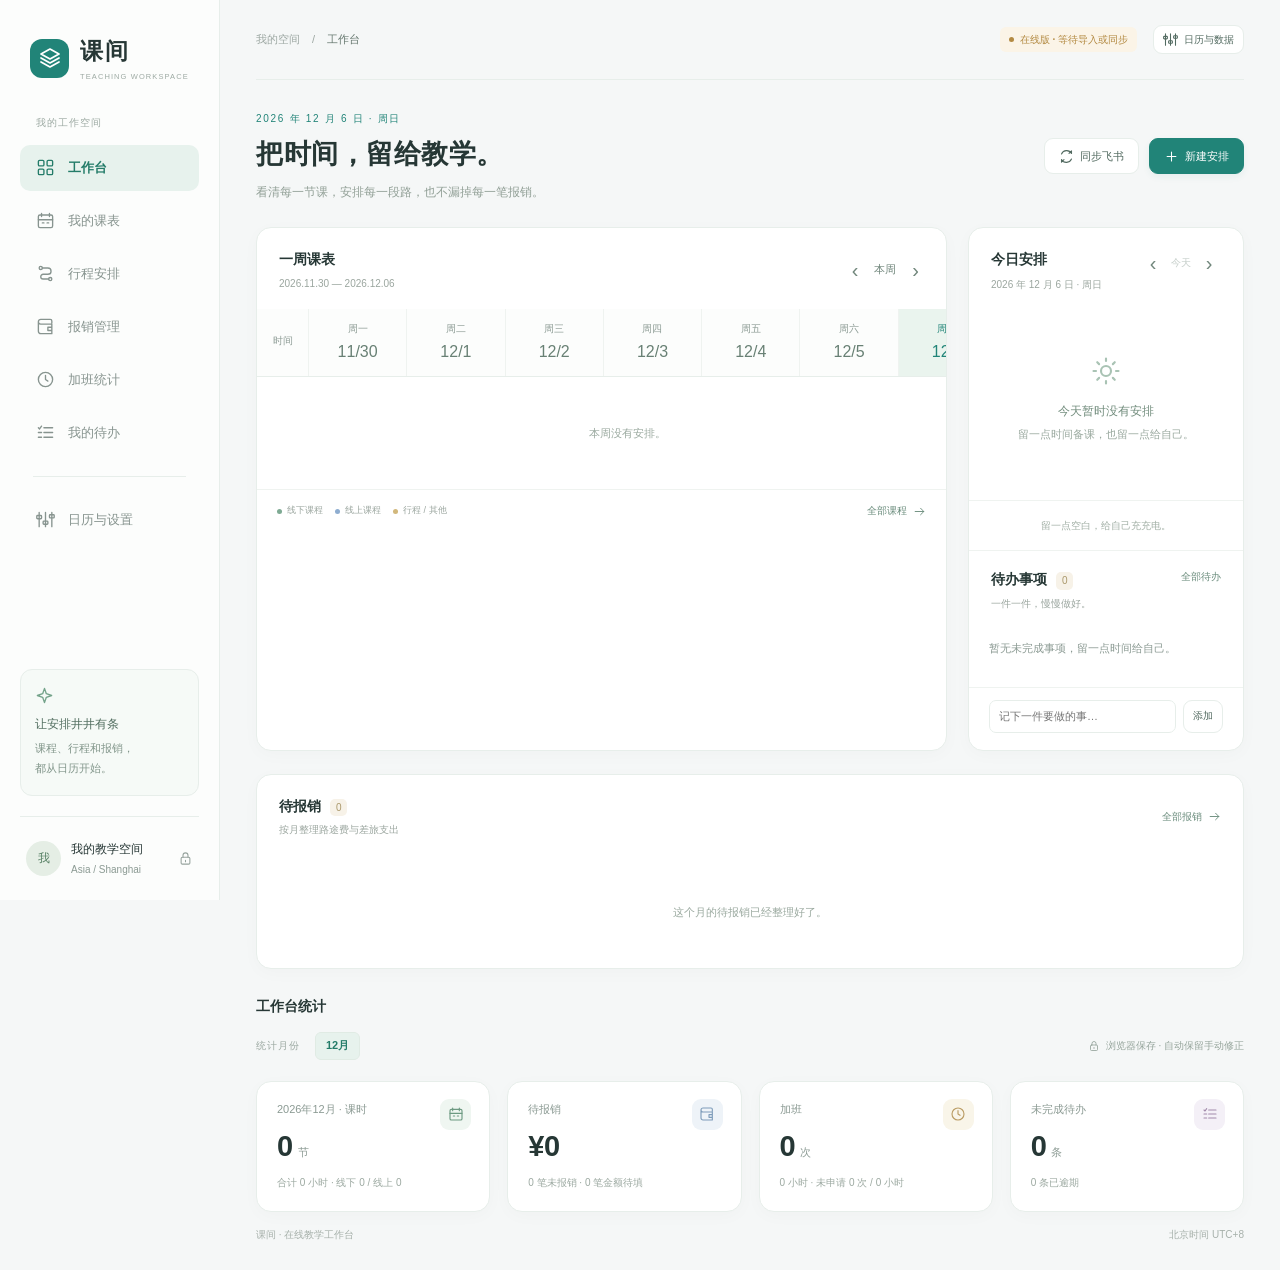
==== workbench.html @ a6e93395 "Adapt teaching workspace and personal portal for mobile screens" ====
<!doctype html>
<html lang="zh-CN">
<head>
<meta charset="utf-8">
<meta name="viewport" content="width=device-width,initial-scale=1,viewport-fit=cover">
<meta name="theme-color" content="#218478">
<title>课间 · 教学工作台</title>
<style>
:root{
  --paper:#f5f4f0; --surface:#ffffff; --surface-2:#fbfaf7;
  --ink:#1d1c1a; --ink-2:#4a4843; --muted:#847f76;
  --line:#e5e2da; --line-2:#efece5;
  --accent:#2a6a5c; --accent-soft:#e7f0ed;
  --warn:#b4552d; --warn-soft:#fbeee7;
  --blue:#3b5f88; --blue-soft:#e9eef5;
  --gold:#8a6a2f; --gold-soft:#f6efdf;
  --r:10px;
  --sh:0 1px 2px rgba(28,26,22,.04), 0 1px 8px rgba(28,26,22,.03);
}
*{box-sizing:border-box}
html,body{margin:0;padding:0}
body{
  background:var(--paper); color:var(--ink);
  font:14px/1.55 -apple-system,BlinkMacSystemFont,"Segoe UI","PingFang SC","Microsoft YaHei","Hiragino Sans GB",sans-serif;
  -webkit-font-smoothing:antialiased; text-rendering:optimizeLegibility;
}
button{font:inherit;color:inherit;cursor:pointer;border:none;background:none}
input,select,textarea{font:inherit;color:inherit}
h1,h2,h3,h4,p{margin:0}
.num{font-variant-numeric:tabular-nums}
.wrap{max-width:1180px;margin:0 auto;padding:18px 22px 60px}

/* ---------- 顶栏 ---------- */
.top{display:flex;align-items:center;gap:16px;flex-wrap:wrap;margin-bottom:16px}
.brand{display:flex;gap:10px;align-items:center}
.brand .mark{
  width:32px;height:32px;border-radius:9px;background:var(--ink);color:#fff;
  display:grid;place-items:center;font-size:14px;font-weight:600;flex:none;
}
.brand b{display:block;font-size:15px;font-weight:650;letter-spacing:.2px}
.brand span{display:block;font-size:10.5px;color:var(--muted);letter-spacing:.8px;margin-top:1px}
.months{display:flex;gap:4px;flex-wrap:wrap}
.mchip{
  padding:4px 11px;border-radius:16px;font-size:12px;font-weight:550;
  background:var(--surface);border:1px solid var(--line);color:var(--ink-2);transition:.15s;
}
.mchip:hover{border-color:#d6d2c8;color:var(--ink)}
.mchip.on{background:var(--ink);color:#fff;border-color:var(--ink)}
.actions{margin-left:auto;display:flex;align-items:center;gap:8px}
.pill{
  display:inline-flex;align-items:center;gap:6px;font-size:11.5px;font-weight:550;
  padding:4px 9px;border-radius:20px;background:var(--gold-soft);color:var(--gold);border:1px solid rgba(138,106,47,.15);
}
.pill.live{background:var(--accent-soft);color:var(--accent);border-color:rgba(42,106,92,.16)}
.pill i{width:5px;height:5px;border-radius:50%;background:currentColor;display:block}
.pill.busy{background:var(--blue-soft);color:var(--blue);border-color:rgba(59,95,136,.16)}
.pill.busy i{animation:wbPulse 1.05s ease-in-out infinite}
.pill.warn{background:var(--warn-soft);color:var(--warn);border-color:rgba(180,85,45,.16)}
@keyframes wbPulse{0%,100%{opacity:.25;transform:scale(.75)}50%{opacity:1;transform:scale(1.4)}}
.pill[title]{cursor:help}
.btn{
  display:inline-flex;align-items:center;gap:6px;padding:6px 11px;border-radius:7px;font-size:12.5px;
  background:var(--surface);border:1px solid var(--line);color:var(--ink-2);transition:.15s;font-weight:550;
}
.btn:hover{border-color:#d6d2c8;background:#fff;color:var(--ink)}
.btn svg{width:14px;height:14px}
.btn.primary{background:var(--ink);color:#fff;border-color:var(--ink)}
.btn.primary:hover{background:#000;color:#fff}
.btn.sm{padding:4px 8px;font-size:11.5px}

/* ---------- 通用 ---------- */
.sub{font-size:12.5px;color:var(--muted);margin:2px 0 14px}
.card{background:var(--surface);border:1px solid var(--line);border-radius:var(--r);box-shadow:var(--sh);margin-bottom:14px}
.card-h{display:flex;align-items:center;gap:10px;padding:12px 16px;border-bottom:1px solid var(--line-2);flex-wrap:wrap}
.card-h h3{font-size:13.5px;font-weight:650;letter-spacing:.2px}
.card-h .hint{font-size:11.5px;color:var(--muted);font-weight:400}
.card-h .right{margin-left:auto;display:flex;gap:6px;align-items:center}
.grid4{display:grid;grid-template-columns:repeat(4,minmax(0,1fr));gap:12px;margin-bottom:14px}
.metric{background:var(--surface);border:1px solid var(--line);border-radius:var(--r);padding:13px 15px;box-shadow:var(--sh)}
.metric .k{font-size:11.5px;color:var(--muted);letter-spacing:.4px}
.metric .v{font-size:23px;font-weight:600;letter-spacing:-.5px;margin-top:6px;line-height:1.1}
.metric .v small{font-size:12px;font-weight:500;color:var(--muted);margin-left:3px}
.metric .f{font-size:11.5px;color:var(--muted);margin-top:5px}
.metric.hl{border-color:rgba(42,106,92,.25);background:linear-gradient(180deg,#fff,#f8fbfa)}
.tag{
  display:inline-flex;align-items:center;font-size:10.5px;font-weight:600;padding:2px 6px;border-radius:5px;
  background:var(--line-2);color:var(--ink-2);letter-spacing:.3px;white-space:nowrap;
}
.tag.on-{background:var(--blue-soft);color:var(--blue)}
.tag.off-{background:var(--gold-soft);color:var(--gold)}
.tag.warn{background:var(--warn-soft);color:var(--warn)}
.tag.ok{background:var(--accent-soft);color:var(--accent)}
.muted{color:var(--muted)}
.empty{padding:30px 16px;text-align:center;color:var(--muted);font-size:12.5px}

/* ---------- 表格 ---------- */
.tbl-wrap{overflow:auto}
table.tbl{width:100%;border-collapse:collapse;font-size:12.5px}
.tbl th{
  text-align:left;padding:7px 10px;font-size:11px;font-weight:600;color:var(--muted);
  border-bottom:1px solid var(--line);white-space:nowrap;background:var(--surface-2);
  position:sticky;top:0;z-index:1;
}
.tbl td{padding:5px 10px;border-bottom:1px solid var(--line-2);vertical-align:middle;white-space:nowrap}
.tbl td.wrap{white-space:normal;min-width:150px}
.tbl tbody tr:hover td{background:var(--surface-2)}
.tbl tr[data-edit]{cursor:pointer}
.tbl input,.tbl select{
  border:1px solid transparent;border-radius:5px;padding:3px 6px;font-size:12px;background:transparent;
  min-width:0;width:100%;
}
.tbl select{width:auto}
.tbl input:hover,.tbl select:hover{border-color:var(--line)}
.tbl input:focus,.tbl select:focus{outline:none;border-color:var(--accent);background:#fff}
.tbl .rmv{opacity:0;font-size:15px;color:var(--muted);padding:0 3px;line-height:1}
.tbl tr:hover .rmv{opacity:1}
.tbl tr.need td{background:#fffbf3}
.tbl tr.need td:first-child{box-shadow:inset 3px 0 0 var(--gold)}
.tbl tr.sum td{border-top:1.5px solid var(--line);border-bottom:none;background:var(--surface-2);font-weight:600;color:var(--ink-2)}
.ot-tag{font-size:11px;font-weight:600;padding:2px 7px;border-radius:5px}
.ot-tag.wk{background:var(--blue-soft);color:var(--blue)}
.ot-tag.hd{background:var(--warn-soft);color:var(--warn)}

/* ---------- 添加条 / 待办 ---------- */
.addbar{display:flex;gap:6px;flex-wrap:wrap;padding:11px 16px;border-top:1px solid var(--line-2)}
.addbar input,.addbar select{border:1px solid var(--line);border-radius:6px;padding:5px 8px;font-size:12px;background:#fff;min-width:0}
.addbar input:focus,.addbar select:focus{outline:none;border-color:var(--accent)}
.todo{display:flex;gap:10px;align-items:flex-start;padding:9px 14px;border-bottom:1px solid var(--line-2)}
.todo:last-child{border-bottom:none}
.todo .cb{width:16px;height:16px;border-radius:4px;border:1.5px solid #cfcbc0;flex:none;margin-top:2px;display:grid;place-items:center;background:#fff;transition:.15s}
.todo .cb svg{width:11px;height:11px;color:#fff;opacity:0}
.todo.done .cb{background:var(--accent);border-color:var(--accent)}
.todo.done .cb svg{opacity:1}
.todo .tx{min-width:0;flex:1}
.todo .tx b{font-size:13px;font-weight:550;display:block;line-height:1.45}
.todo.done .tx b{color:var(--muted);text-decoration:line-through}
.todo .tx span{font-size:11px;color:var(--muted);display:flex;gap:10px;margin-top:2px;flex-wrap:wrap}
.todo .del{opacity:0;font-size:15px;color:var(--muted);padding:0 3px;line-height:1}
.todo:hover .del{opacity:1}
.todo.overdue .tx b{color:var(--warn)}
.todoadd{display:flex;gap:6px;padding:11px 14px;border-top:1px solid var(--line-2)}
.todoadd input{border:1px solid var(--line);border-radius:6px;padding:5px 9px;font-size:12.5px;flex:1;min-width:0}
.todoadd input:focus{outline:none;border-color:var(--accent)}

/* ---------- 弹窗 ---------- */
dialog{
  border:none;border-radius:14px;padding:0;max-width:560px;width:calc(100% - 32px);
  box-shadow:0 24px 64px rgba(20,18,15,.25);background:var(--surface);color:var(--ink);
}
dialog::backdrop{background:rgba(28,26,22,.32);backdrop-filter:blur(2px)}
.dlg-h{display:flex;align-items:center;padding:16px 18px;border-bottom:1px solid var(--line-2)}
.dlg-h h3{font-size:14.5px;font-weight:650}
.dlg-h button{margin-left:auto;font-size:19px;color:var(--muted);line-height:1}
.dlg-b{padding:16px 18px;max-height:65vh;overflow:auto;font-size:12.5px}
.dlg-b h4{font-size:12px;font-weight:650;letter-spacing:.4px;color:var(--ink-2);margin:0 0 7px}
.dlg-b section+section{margin-top:16px;padding-top:15px;border-top:1px solid var(--line-2)}
.svcline{display:flex;align-items:center;flex-wrap:wrap;gap:6px;font-size:12.5px;color:var(--ink-2);line-height:1.7}
.svcline .sep{color:var(--line);margin:0 2px}
.kv-inline{color:var(--muted);font-size:11.5px;margin-left:6px}
.dot-live{width:7px;height:7px;border-radius:50%;background:var(--accent);display:inline-block;flex:0 0 auto}
.dot-live.off{background:var(--muted);opacity:.5}
.dot-live.busy{background:var(--blue);animation:wbPulse 1.05s ease-in-out infinite}
.kv{display:grid;grid-template-columns:88px 1fr;gap:5px 10px;font-size:12px}
.kv dt{color:var(--muted)}
.kv dd{margin:0;font-variant-numeric:tabular-nums}
.steps{counter-reset:s;display:flex;flex-direction:column;gap:7px;margin:0;padding:0}
.steps li{counter-increment:s;list-style:none;position:relative;padding-left:24px;color:var(--ink-2);line-height:1.55}
.steps li::before{
  content:counter(s);position:absolute;left:0;top:1px;width:16px;height:16px;border-radius:50%;
  background:var(--accent-soft);color:var(--accent);font-size:10px;font-weight:700;display:grid;place-items:center;
}
textarea.imp{
  width:100%;min-height:82px;border:1px solid var(--line);border-radius:7px;padding:8px 10px;font-size:12px;
  font-family:ui-monospace,Consolas,monospace;resize:vertical;background:var(--surface-2);
}
textarea.imp:focus{outline:none;border-color:var(--accent);background:#fff}
.row{display:flex;gap:8px;align-items:center;flex-wrap:wrap}
.drop{
  border:1.5px dashed var(--line);border-radius:9px;padding:14px;text-align:center;color:var(--muted);
  font-size:12px;background:var(--surface-2);
}
.drop b{color:var(--accent)}

#edlg{max-width:500px}
.fld{display:flex;flex-direction:column;gap:4px;margin-bottom:11px;font-size:11.5px;color:var(--ink-2)}
.fld>span{font-weight:600;letter-spacing:.2px}
.fld input,.fld select{border:1px solid var(--line);border-radius:7px;padding:7px 9px;font-size:12.5px;background:var(--surface-2);color:var(--ink)}
.fld input:focus,.fld select:focus{outline:none;border-color:var(--accent);background:#fff}
.fld2{display:grid;grid-template-columns:1fr 1fr;gap:9px}
.chk{display:flex;gap:8px;align-items:flex-start;font-size:12px;color:var(--ink-2);line-height:1.5;margin:2px 0 13px;cursor:pointer}
.chk input{margin-top:2px;accent-color:var(--accent)}
.ed-foot{display:flex;gap:8px;flex-wrap:wrap;align-items:center;border-top:1px solid var(--line-2);padding-top:13px}
.ed-note{font-size:11px;color:var(--muted);line-height:1.6;margin:0 0 12px}
.ed-note b{color:var(--ink-2)}

#toast{
  position:fixed;left:50%;bottom:26px;transform:translate(-50%,14px);z-index:99;
  background:var(--ink);color:#fff;font-size:12.5px;padding:8px 15px;border-radius:20px;
  opacity:0;pointer-events:none;transition:.22s;box-shadow:0 8px 24px rgba(0,0,0,.22);
}
#toast.on{opacity:1;transform:translate(-50%,0)}

@media (max-width:900px){
  .grid4{grid-template-columns:repeat(2,minmax(0,1fr))}
  .top .actions{margin-left:0}
}
@media print{
  body{background:#fff}
  .top,.actions,.addbar,.todoadd,.mchip{display:none!important}
  .card{box-shadow:none;border-color:#ccc}
  .tbl th{background:#fff!important}
}

/* 课间 · 保留原有数据层的界面改版 */
:root{--paper:#f5f7f7;--surface:#fff;--surface-2:#f8faf9;--ink:#263735;--ink-2:#526a60;--muted:#8b9a93;--line:#e7eeea;--line-2:#eff3f0;--accent:#218478;--accent-soft:#e8f3ed;--blue:#4f82bb;--blue-soft:#edf3fb;--gold:#b38a42;--gold-soft:#fbf4e7;--r:15px;--sh:0 4px 18px #233a2f06}
[hidden]{display:none!important}body{font-size:14px}button:focus-visible,a:focus-visible,input:focus-visible,select:focus-visible,textarea:focus-visible{outline:3px solid #a0cfc4;outline-offset:3px}button:disabled{opacity:.55;cursor:wait}.kk-icon{width:19px;height:19px;flex-shrink:0;display:block}.kk-shell{display:grid;grid-template-columns:220px minmax(0,1fr);min-height:100vh}.kk-sidebar{position:sticky;top:0;height:100vh;background:#fcfdfc;border-right:1px solid var(--line);padding:34px 20px 23px;display:flex;flex-direction:column;z-index:20}.kk-brand{display:flex;align-items:center;gap:11px;text-align:left;padding:0 10px 33px}.kk-mark{width:39px;height:39px;display:grid;place-items:center;background:var(--accent);color:white;border-radius:12px}.kk-mark .kk-icon{width:24px;height:24px}.kk-brand strong{font-size:23px;letter-spacing:2px;font-weight:650}.kk-brand small{display:block;font-size:7.5px;letter-spacing:1.1px;white-space:nowrap;color:#9daaa3;margin-top:1px}.kk-caption{font-size:10px;letter-spacing:1px;color:#9ca9a2}.kk-sidebar>.kk-caption{padding:0 16px;margin-bottom:14px}.kk-sidebar nav{display:grid;gap:7px}.kk-nav{display:flex;align-items:center;gap:13px;min-height:46px;border-radius:10px;text-align:left;padding:0 16px;color:#87948f;white-space:nowrap;font-size:13px}.kk-nav:hover{background:#f0f5f1;color:var(--accent)}.kk-nav.active{background:#e7f2ed;color:#247c69;font-weight:600}.kk-nav-line{height:1px;background:var(--line);margin:13px}.kk-sidebar-note{margin-top:auto;border:1px solid #e7eeea;border-radius:12px;padding:16px 14px;background:#f6faf7;color:#82968b;font-size:11px;line-height:1.8}.kk-sidebar-note .kk-icon{color:#74a38a;margin-bottom:9px}.kk-sidebar-note strong{display:block;color:#526e60;font-size:12px;font-weight:500;margin-bottom:4px}.kk-profile{display:flex;align-items:center;gap:10px;padding:23px 6px 0;margin-top:20px;border-top:1px solid var(--line)}.kk-avatar{width:35px;height:35px;border-radius:50%;background:#e5eee5;color:#598266;display:grid;place-items:center;font-size:12px}.kk-profile strong{font-size:12px;font-weight:500;display:block}.kk-profile small{font-size:10px;color:var(--muted);display:block;margin-top:3px}.kk-profile>.kk-icon{margin-left:auto;width:15px;color:#96a39d}.wrap.kk-main{max-width:1660px;width:100%;min-width:0;padding:0 36px 28px;margin:0 auto}.kk-topbar{min-height:80px;display:flex;align-items:center;justify-content:space-between;border-bottom:1px solid var(--line);gap:12px}.kk-crumb{display:flex;align-items:center;gap:12px;font-size:11px;color:#9ca7a2}.kk-crumb b{font-weight:400;color:#65776e}.kk-top-actions{display:flex;gap:16px;align-items:center}.pill{font-size:10px;border:0;border-radius:6px;padding:5px 9px}.kk-heading{display:flex;justify-content:space-between;align-items:center;gap:16px;padding:31px 0 25px}.kk-eyebrow{font-size:10px;letter-spacing:1.7px;color:var(--accent);margin-bottom:9px}.kk-heading h1{font-size:27px;font-weight:600;letter-spacing:.5px;line-height:1.4}.kk-heading h1>span{color:var(--accent);margin-left:5px}.kk-heading p{font-size:12px;color:#92a097;margin-top:10px}.kk-heading-actions{display:flex;gap:10px}.btn{min-height:36px;justify-content:center;padding:8px 14px;border-radius:9px;font-size:11px;font-weight:500}.btn .kk-icon{width:15px;height:15px}.btn.primary{background:var(--accent);border-color:var(--accent);box-shadow:0 3px 7px #21847812}.btn.primary:hover{background:#176a60;border-color:#176a60}.btn:hover{background:#f8fbf8;border-color:#c5d8cf;color:var(--accent)}.btn.sm{min-height:29px;font-size:10px;padding:5px 9px}.kk-period{display:flex;justify-content:space-between;align-items:center;margin-bottom:21px;gap:14px}.kk-period>div{display:flex;align-items:center;gap:15px;min-width:0}.months{gap:5px;max-height:85px;overflow:auto}.mchip{border-radius:6px;padding:4px 10px;font-size:11px;background:transparent;border-color:transparent;font-weight:400}.mchip.on{background:#e7f2ed;border-color:#e0ebe4;color:#247c69;font-weight:600}.kk-local{display:flex;gap:6px;align-items:center;white-space:nowrap;font-size:10px;color:#96a59c}.kk-local .kk-icon{width:12px;height:12px}.grid4{gap:17px;margin-bottom:23px}.metric{padding:19px 20px 17px;min-height:131px;position:relative}.metric.hl{border-color:var(--line);background:#fff}.metric .k{font-size:11px;letter-spacing:0}.metric .v{font-size:29px;line-height:1.3;margin-top:10px;font-weight:600}.metric .v small{font-size:11px;font-weight:400;margin-left:5px}.metric .f{font-size:10px;margin-top:10px;color:#9ca9a1}.kk-stat-icon{position:absolute;right:18px;top:17px;display:grid;place-items:center;width:31px;height:31px;border-radius:9px;background:#eff6f1;color:#6d9a82}.kk-stat-icon .kk-icon{width:16px;height:16px}.metric:nth-child(2) .kk-stat-icon{background:#eef3f8;color:#7e9cba}.metric:nth-child(3) .kk-stat-icon{background:#f9f5e9;color:#ba9c64}.metric:nth-child(4) .kk-stat-icon{background:#f4f0f7;color:#a28aab}.card{margin-bottom:23px;overflow:hidden}.kk-dashboard{display:grid;grid-template-columns:minmax(0,1fr) 276px;gap:21px}.kk-panel-head{display:flex;align-items:center;justify-content:space-between;gap:12px;padding:21px 22px 18px}.kk-panel-head h2{font-size:14px;font-weight:600}.kk-panel-head p{font-size:10px;color:#9ba69f;margin-top:5px}.kk-panel-head>.kk-icon{color:#c5ad76;width:22px;height:22px}.kk-week-nav{display:flex;gap:6px;align-items:center;white-space:nowrap}.kk-week-nav button{font-size:11px;color:#70867b;padding:4px 5px;border-radius:5px}.kk-week-nav button:first-child,.kk-week-nav button:last-child{font-size:20px;line-height:1}.kk-week-nav button:hover{background:var(--accent-soft)}.kk-week-scroll{overflow-x:auto;padding:0 13px}.kk-week-grid{display:grid;grid-template-columns:repeat(7,minmax(76px,1fr));min-width:532px}.kk-day{padding:0 5px 14px;border-right:1px solid var(--line-2);min-height:277px}.kk-day:last-child{border-right:0}.kk-day-head{text-align:center;border-bottom:1px solid var(--line);padding:2px 0 13px;margin-bottom:12px;color:#a0aca5;font-size:10px;line-height:1.6}.kk-day-head strong{display:block;font-size:19px;line-height:1.4;font-weight:500;color:#65796e}.kk-day.is-today .kk-day-head strong{background:var(--accent);color:#fff;border-radius:8px;width:30px;margin:0 auto}.kk-day.is-today .kk-day-head{color:var(--accent)}.kk-event{display:block;width:100%;text-align:left;border-radius:6px;padding:8px 7px;margin-bottom:8px;background:#eaf4ef;color:#4b8671;border-left:2px solid #6fa68c;line-height:1.6;overflow-wrap:anywhere}.kk-event.online{background:#edf3fb;color:#6587ad;border-left-color:#8aadd2}.kk-event.other{background:#fbf4e7;color:#ae905a;border-left-color:#d2b87c}.kk-event:hover{filter:brightness(.97)}.kk-event strong{display:block;font-size:10px;font-weight:500}.kk-event small{font-size:9px;display:block;opacity:.8}.kk-day-blank{color:#cad4cd;text-align:center;font-size:11px;padding:60px 0}.kk-panel-foot{border-top:1px solid var(--line-2);padding:13px 20px;display:flex;justify-content:space-between;align-items:center;gap:12px}.kk-legend{display:flex;gap:12px;flex-wrap:wrap;color:#9ba69f;font-size:9px}.kk-legend span{display:flex;align-items:center;gap:5px}.kk-legend i{width:5px;height:5px;background:#7eaa93;border-radius:50%}.kk-legend i.online{background:#8eadd0}.kk-legend i.other{background:#d2b87c}.kk-link{display:inline-flex;gap:6px;align-items:center;color:#6a8c7c;font-size:10px;white-space:nowrap;padding:0}.kk-link .kk-icon{width:13px;height:13px}.kk-today{display:flex;flex-direction:column}.kk-today #kk-today{padding:0 21px 10px;max-height:340px;overflow:auto}.kk-timeline{display:block;border-left:1px solid #e2eae4;margin-left:4px;padding:0 0 23px 18px;position:relative;width:calc(100% - 4px);text-align:left}.kk-timeline:before{content:"";position:absolute;left:-4px;top:5px;width:7px;height:7px;background:#8caf9c;border:2px solid white;box-shadow:0 0 0 1px #8caf9c;border-radius:50%}.kk-timeline time{font-size:10px;color:#97a59c;display:block;margin-bottom:5px}.kk-timeline strong{display:block;font-size:12px;font-weight:500;color:#526c5f;overflow-wrap:anywhere}.kk-timeline small{display:block;font-size:10px;color:#9aa69f;margin-top:4px;overflow-wrap:anywhere}.kk-timeline:hover strong{color:var(--accent)}.kk-today-foot{padding:17px;border-top:1px solid var(--line-2);font-size:10px;color:#a1afa5;text-align:center;margin-top:auto}.kk-empty{padding:45px 18px;text-align:center;color:#9aa99f;font-size:11px;line-height:2}.kk-empty .kk-icon{width:30px;height:30px;margin:0 auto 13px;color:#a9c3b4}.kk-empty strong{display:block;font-size:12px;font-weight:500;color:#718c7c}.kk-count{display:inline-block;font-size:10px;font-weight:400;color:#aa986b;background:#f7f2e8;padding:1px 6px;border-radius:5px;margin-left:5px}.kk-preview .tbl td{padding:13px 22px}.kk-preview .tbl th{padding:10px 22px;font-size:10px}.kk-preview .tbl{font-size:11px}.kk-status{font-size:10px;color:#aa986b;background:#fbf4e7;padding:4px 8px;border-radius:5px}.card-h{padding:19px 22px;gap:8px}.card-h .hint{font-size:11px}.card-h h3{font-size:14px}.tbl th{padding:12px 18px;font-size:11px}.tbl td{padding:11px 18px;font-size:12px}.tbl td.wrap{max-width:380px}.tbl td.wrap{margin:0}.tbl input,.tbl select{padding:6px 8px;border:1px solid var(--line);background:#fff;font-size:11px}.addbar{padding:17px 22px;gap:9px}.addbar input,.addbar select{padding:8px 10px;border-radius:8px}.todo{padding:16px 22px}.todoadd{padding:17px 22px;flex-wrap:wrap}.todoadd input{padding:8px 10px}.todo .del,.tbl .rmv{opacity:.5}.todo:hover .del,.tbl tr:hover .rmv{opacity:1}.kk-agenda-row{display:flex;gap:20px;padding:20px 24px;border-top:1px solid var(--line-2);align-items:center;cursor:pointer}.kk-agenda-row:hover{background:var(--surface-2)}.kk-agenda-date{font-size:11px;color:var(--muted);min-width:86px}.kk-agenda-row strong{font-size:13px;font-weight:500}.kk-agenda-row p{font-size:11px;color:var(--muted);margin-top:5px}.kk-footer{display:flex;justify-content:space-between;margin-top:10px;color:#a6b0aa;font-size:10px;padding-top:5px}.kk-menu{display:none}.kk-scrim{display:none}dialog{border-radius:16px}dialog .dlg-h{padding:20px 22px}dialog .dlg-b{padding:20px 22px}dialog .btn.primary{color:#fff}.kk-view-enter{animation:kkEnter .18s ease-out}@keyframes kkEnter{from{opacity:.5;transform:translateY(3px)}to{opacity:1;transform:none}}@media(prefers-reduced-motion:reduce){.kk-view-enter{animation:none}}
@media(min-width:1600px){.kk-day{min-height:330px}.kk-event{padding:11px 9px}.kk-event strong{font-size:11px}.kk-event small{font-size:10px}}
@media(max-width:1200px){.kk-shell{grid-template-columns:192px minmax(0,1fr)}.kk-sidebar{padding-left:14px;padding-right:14px}.wrap.kk-main{padding:0 25px 25px}.kk-dashboard{grid-template-columns:minmax(0,1fr) 240px;gap:17px}.kk-local{display:none}.kk-heading h1{font-size:24px}.metric{padding:17px 15px}.metric .f{font-size:9px}.kk-stat-icon{right:13px;top:13px;width:26px;height:26px}.kk-panel-head{padding:19px 17px}.kk-legend{gap:8px}.kk-panel-foot{padding:12px 15px}}
@media(max-width:1050px){.kk-dashboard{grid-template-columns:minmax(0,1fr)}.kk-today #kk-today{display:grid;grid-template-columns:repeat(2,minmax(0,1fr));gap:10px;max-height:none}.kk-today .kk-empty{grid-column:1/-1;padding:22px}.kk-today .kk-empty .kk-icon{display:none}.kk-day{min-height:245px}.kk-top-actions{gap:7px}.grid4{gap:12px}.metric .v{font-size:25px}.kk-stat-icon{display:none}}
@media(max-width:760px){.kk-shell{display:block}.kk-sidebar{position:fixed;left:0;top:0;width:220px;transform:translateX(-100%);transition:transform .2s;z-index:40}.kk-sidebar.open{transform:translateX(0)}.kk-scrim:not([hidden]){display:block;position:fixed;inset:0;background:#233a2f40;z-index:35}.wrap.kk-main{padding:0 18px 24px}.kk-menu{display:block;padding:0;color:var(--muted)}.kk-topbar{min-height:66px}.kk-top-actions .btn{font-size:0;padding:6px}.kk-top-actions .btn .kk-icon{width:16px;height:16px}.pill{font-size:9px}.kk-crumb{gap:8px}.kk-heading{padding:25px 0 22px;align-items:flex-start;flex-direction:column;gap:18px}.kk-heading h1{font-size:25px}.kk-heading p{font-size:11px}.kk-heading-actions{align-self:flex-end}.kk-period>div{align-items:flex-start;gap:8px;flex-direction:column}.kk-period{margin-bottom:17px}.months{max-height:72px}.grid4{grid-template-columns:repeat(2,minmax(0,1fr));gap:12px;margin-bottom:18px}.metric{min-height:118px;padding:16px}.metric .v{font-size:26px}.metric .f{font-size:10px}.kk-stat-icon{display:grid}.kk-dashboard{gap:0}.card{margin-bottom:18px}.kk-today #kk-today{grid-template-columns:1fr}.kk-panel-foot{align-items:flex-start}.kk-legend{gap:8px}.kk-panel-head{padding:18px}.kk-panel-head h2{font-size:13px}.kk-footer{font-size:9px}.card-h{padding:16px}.tbl td,.tbl th{padding:10px 13px}.kk-agenda-row{padding:17px;gap:12px}.kk-agenda-date{min-width:75px}.kk-preview .tbl td,.kk-preview .tbl th{padding:12px 16px}.kk-profile{margin-top:15px}.kk-heading-actions .btn{padding:8px 13px}.kk-sidebar-note{margin-top:auto}.kk-brand{padding-bottom:20px}.kk-sidebar{padding-top:25px}}
@media(max-height:750px) and (min-width:761px){.kk-sidebar-note{display:none}.kk-profile{margin-top:auto}}
@media print{.kk-sidebar,.kk-topbar,.kk-heading-actions,.kk-period,.kk-week-nav,.kk-link,.kk-footer{display:none!important}.kk-shell{display:block}.wrap.kk-main{padding:0;max-width:none}.kk-heading{padding:0 0 20px}.card{break-inside:avoid}.tbl-wrap{overflow:visible}}


/* 课程表、报销路线与调休申请 */
.kk-course-toolbar{display:flex;justify-content:space-between;align-items:center;padding:15px 22px;border-bottom:1px solid var(--line-2);gap:15px}.kk-course-toolbar>strong{font-size:12px;color:var(--ink-2);font-weight:500}.kk-course-scroll{overflow:auto}.kk-course-calendar{min-width:800px}.kk-ct-head,.kk-ct-body{display:grid;grid-template-columns:52px repeat(7,minmax(0,1fr))}.kk-ct-head{border-bottom:1px solid var(--line);background:#fcfdfc}.kk-ct-head>div{text-align:center;font-size:10px;color:var(--muted);padding:12px 3px;border-right:1px solid var(--line-2)}.kk-ct-head strong{display:block;font-size:16px;color:#688074;font-weight:500;margin-top:3px}.kk-ct-head .today{background:#eaf4ee;color:var(--accent)}.kk-ct-head .today strong{color:var(--accent)}.kk-ct-axis{position:relative}.kk-ct-axis time{position:absolute;right:8px;font-size:9px;color:#a2aea6;padding-top:4px}.kk-ct-day{position:relative;border-left:1px solid var(--line-2);background:repeating-linear-gradient(to bottom,transparent 0,transparent 47px,#edf2ee 47px,#edf2ee 48px)}.kk-ct-event{position:absolute;display:block;text-align:left;padding:6px 7px;border-radius:6px;border-left:2px solid #7aa48b;background:#eaf4ef;color:#55816c;line-height:1.6;overflow:auto}.kk-ct-event.online{background:#edf3fb;color:#6485aa;border-left-color:#8eadd0}.kk-ct-event:hover{filter:brightness(.97)}.kk-ct-event strong{display:block;font-size:11px;font-weight:500;overflow-wrap:anywhere}.kk-ct-event small{display:block;font-size:9px;opacity:.9}.kk-course-foot{padding:15px 22px;border-top:1px solid var(--line);font-size:11px;color:var(--muted)}.kk-filter-bar{display:flex;align-items:center;gap:16px;padding:14px 22px;border-bottom:1px solid var(--line-2);flex-wrap:wrap;color:var(--muted);font-size:11px}.kk-filter-bar label{display:flex;align-items:center;gap:10px;white-space:nowrap}.kk-filter-bar select{font-size:11px;padding:6px 10px;border:1px solid var(--line);border-radius:7px;background:white}.kk-filter-bar>span{font-size:10px}.tbl .kk-route{min-width:195px;width:210px}.kk-check{display:inline-flex;align-items:center;gap:7px;white-space:nowrap;font-size:11px;cursor:pointer;color:#8c977f}.tbl .kk-check input{appearance:auto;width:15px;height:15px;margin:0;padding:0;accent-color:var(--accent);cursor:pointer}.kk-marked td{background:#f6faf7;color:#7a9183}.kk-marked .kk-check{color:var(--accent)}.kk-agenda-table tr[data-kk-edit]{cursor:pointer}.kk-agenda-table td.wrap{min-width:180px;max-width:390px}.kk-agenda-table td:last-child{font-size:11px}.kk-ct-head>div:first-child{padding-top:24px;font-size:10px}.kk-course-toolbar .kk-week-nav{gap:13px}
@media(max-width:760px){.kk-filter-bar{padding:12px 16px;gap:9px}.kk-course-toolbar{padding:13px 16px}.kk-course-calendar{min-width:850px}.kk-course-foot{padding:13px 16px}.metric .f{font-size:9px;line-height:1.8}.kk-ct-event{padding:5px}.kk-ct-event strong{font-size:10px}}


.kk-main[data-current-view]:not([data-current-view="overview"]) #metrics{display:none}

.kk-ct-event.other{background:#fbf4e7;color:#ae905a;border-left-color:#d2b87c}
.kk-overview-calendar{min-width:740px}.kk-overview-calendar .kk-ct-event strong{font-size:10px}
.kk-bottom-stats{margin-top:27px}.kk-bottom-stats>h2{font-size:14px;font-weight:600;margin-bottom:15px}
.kk-bottom-stats .grid4{margin-bottom:6px}.tbl td.kk-ot-title{min-width:200px;max-width:360px;white-space:normal}


/* Shared folded time axis: the same rows remain aligned across all seven days. */
.kk-ct-body{position:relative}.kk-ct-day{background:none}.kk-time-line{position:absolute;left:0;right:0;border-top:1px solid #edf2ee;pointer-events:none}
.kk-time-fold{position:absolute;left:52px;right:0;height:20px;background:#f4f7f5;border-top:1px dashed #dce6df;border-bottom:1px dashed #dce6df;color:#91a297;font-size:9px;display:flex;align-items:center;justify-content:center;pointer-events:none;z-index:2;letter-spacing:.3px}
.kk-axis-fold{position:absolute;right:15px;height:20px;font-size:12px;color:#a7b7ac;line-height:20px}.kk-fold-note{padding:9px 15px;font-size:10px;color:#9aa99f;border-top:1px solid var(--line-2)}


.kk-ct-event{scrollbar-width:none}.kk-ct-event::-webkit-scrollbar{display:none}

.kk-route-manager{padding:15px 22px;border-bottom:1px solid var(--line-2);background:#fbfdfb;display:grid;gap:10px}.kk-route-manager>div:first-child{display:flex;align-items:center;gap:14px;flex-wrap:wrap}.kk-route-manager strong{font-size:12px;font-weight:500}.kk-route-manager>div:first-child>span{font-size:10px;color:var(--muted)}.kk-route-add{display:flex;align-items:center;gap:9px}.kk-route-add input{font-size:12px;padding:8px 11px;min-width:0;flex:1;max-width:380px;border:1px solid var(--line);border-radius:8px;background:white}.kk-route-add .btn{font-size:11px}#kk-custom-routes{display:flex;gap:7px;flex-wrap:wrap;font-size:10px}#kk-custom-routes .tag{font-weight:400;background:var(--accent-soft);color:var(--accent)}
@media(max-width:760px){.kk-route-manager{padding:14px 16px}}


/* 工作台右栏待办 */
.kk-today-foot{margin-top:0}
.kk-dashboard-todos{border-top:1px solid var(--line-2);display:flex;flex-direction:column;flex:1;min-height:0}
.kk-dashboard-todos .kk-panel-head{padding-top:18px;padding-bottom:12px;align-items:flex-start}
.kk-dashboard-todos .kk-panel-head p{line-height:1.6}
.kk-todo-list{max-height:245px;overflow:auto;padding:0 20px 8px}
.kk-todo-item{display:flex;gap:9px;align-items:flex-start;padding:10px 0;border-bottom:1px solid var(--line-2);cursor:pointer}
.kk-todo-item:last-child{border-bottom:0}
.kk-todo-item input{appearance:auto;width:15px;height:15px;margin:2px 0 0;accent-color:var(--accent);flex:none;cursor:pointer}
.kk-todo-item>span{min-width:0;flex:1}
.kk-todo-item strong{display:block;font-size:11px;font-weight:500;line-height:1.65;overflow-wrap:anywhere;color:#526c5f}
.kk-todo-item small{display:block;font-size:10px;color:var(--muted);line-height:1.7;margin-top:3px;overflow-wrap:anywhere}
.kk-todo-item.overdue strong,.kk-todo-item.overdue .kk-todo-due{color:var(--warn)}
.kk-todo-empty{padding:15px 0 20px;font-size:11px;color:var(--muted);line-height:1.8}
.kk-todo-add{display:flex;gap:7px;padding:12px 20px 17px;margin-top:auto;border-top:1px solid var(--line-2)}
.kk-todo-add input{flex:1;min-width:0;width:100%;border:1px solid var(--line);border-radius:7px;padding:7px 9px;font-size:11px;background:#fff}
.kk-todo-add .btn{flex:none}
@media(max-width:760px){.kk-todo-list{padding-left:18px;padding-right:18px}.kk-todo-add{padding-left:18px;padding-right:18px}}
.kk-daily-head{align-items:flex-start;gap:8px}.kk-daily-head>div:first-child{min-width:0}.kk-daily-head p{line-height:1.7}.kk-day-nav{gap:2px}.kk-day-nav button{padding:4px;min-width:24px}.kk-day-nav [data-day="today"]{font-size:10px}.kk-day-nav button:disabled{cursor:default;opacity:.4}

/* Phone layout: daily timetable, thumb-sized controls and readable expense cards. */
.kk-mobile-tabs,.kk-mobile-calendar-controls{display:none}
@media(max-width:760px){
 html,body{max-width:100%;overflow-x:hidden}body{font-size:14px}.wrap.kk-main{padding:0 12px calc(86px + env(safe-area-inset-bottom))}
 .kk-topbar{min-height:56px;gap:8px}.kk-crumb{gap:8px}.kk-crumb>span{display:none}.kk-crumb b{font-size:13px}.kk-menu{min-width:40px;min-height:44px;display:grid;place-items:center}.kk-top-actions{min-width:0;gap:6px}.kk-top-actions .btn{font-size:11px;min-height:38px;padding:7px 9px;white-space:nowrap}.pill{font-size:9px;max-width:134px;overflow:hidden;white-space:nowrap;text-overflow:ellipsis;padding:6px}
 .kk-heading{display:block;padding:18px 2px 20px}.kk-eyebrow{font-size:10px;margin-bottom:7px}.kk-heading h1{font-size:22px;line-height:1.4}.kk-heading p{font-size:12px;line-height:1.7;margin-top:7px}.kk-heading-actions{display:flex;width:100%;margin-top:14px;gap:9px}.kk-heading-actions .btn{flex:1;min-height:44px;font-size:13px}
 .kk-dashboard{display:flex;flex-direction:column}.kk-calendar{order:2}.kk-today{order:1}.card{border-radius:14px;margin-bottom:16px}.kk-panel-head{padding:16px}.kk-panel-head h2{font-size:15px}.kk-panel-head p{font-size:11px}.kk-panel-foot{padding:12px 14px;gap:8px}.kk-legend{font-size:10px;gap:8px}.kk-link{font-size:12px;min-height:36px}.kk-week-nav button{min-width:36px;min-height:40px;font-size:12px}.kk-day-nav button{min-width:36px}.kk-day-nav [data-day="today"]{font-size:12px}.kk-today #kk-today{padding:0 16px 8px}.kk-today-foot{display:none}.kk-timeline{padding-bottom:16px}.kk-timeline strong{font-size:14px}.kk-timeline small,.kk-timeline time{font-size:12px}.kk-empty{padding:25px 16px;font-size:13px}.kk-empty strong{font-size:14px}
 .kk-todo-list{max-height:210px;padding:0 16px 8px}.kk-todo-item{padding:11px 0;gap:11px;min-height:48px}.kk-todo-item input{width:20px;height:20px;margin-top:2px}.kk-todo-item strong{font-size:13px}.kk-todo-item small{font-size:11px}.kk-todo-add{padding:12px 16px 16px;gap:8px}.kk-todo-add input{font-size:16px;min-height:44px}.kk-todo-add .btn{min-height:44px;font-size:12px}.kk-todo-empty{font-size:13px}.kk-count{font-size:11px}
 .kk-mobile-tabs{position:fixed;left:0;right:0;bottom:0;display:grid;grid-template-columns:repeat(6,minmax(0,1fr));padding:7px 4px calc(7px + env(safe-area-inset-bottom));background:#fcfdfcf5;border-top:1px solid var(--line);box-shadow:0 -3px 16px #233a2f06;z-index:30;backdrop-filter:blur(12px)}.kk-mobile-tab{display:flex;flex-direction:column;align-items:center;justify-content:center;gap:5px;min-height:48px;padding:4px 0;border-radius:9px;color:#899b91;font-size:11px}.kk-mobile-tab .kk-icon{width:20px;height:20px}.kk-mobile-tab.active{color:var(--accent);background:var(--accent-soft);font-weight:600}.kk-sidebar{padding-top:20px;padding-bottom:calc(20px + env(safe-area-inset-bottom));overflow-y:auto}.kk-nav{min-height:48px}
 .kk-course-calendar{min-width:0}.kk-course-scroll{overflow-x:auto;overscroll-behavior-x:contain;-webkit-overflow-scrolling:touch}.kk-responsive-timetable.is-week{min-width:850px}.kk-responsive-timetable.is-day{min-width:0}.kk-ct-head.kk-ct-single,.kk-ct-body.kk-ct-single{grid-template-columns:44px minmax(0,1fr)}.kk-ct-single .kk-time-fold{left:44px}.kk-ct-single .kk-ct-event{padding:8px 10px}.kk-ct-single .kk-ct-event strong{font-size:14px;line-height:1.5}.kk-ct-single .kk-ct-event small{font-size:11px;line-height:1.6}.kk-ct-single .kk-ct-axis time{font-size:11px;right:5px}.kk-ct-head strong{font-size:17px}.kk-fold-note{font-size:11px;line-height:1.7;padding:10px 13px}.kk-course-foot{font-size:12px;line-height:1.8;padding:12px 16px}.kk-course-toolbar{padding:12px 14px;gap:8px;flex-wrap:wrap}.kk-course-toolbar>strong{font-size:12px}.kk-course-toolbar .kk-week-nav{gap:3px}
 .kk-mobile-calendar-controls{display:block;position:sticky;left:0;background:#fff;z-index:3;width:100%;padding:0 10px 10px}.kk-calendar-mode{display:flex;gap:5px;padding:0 4px 9px}.kk-calendar-mode button{flex:1;min-height:40px;border-radius:8px;font-size:12px;color:var(--muted);background:#f4f7f5}.kk-calendar-mode [aria-pressed="true"]{background:var(--accent-soft);color:var(--accent);font-weight:600}.kk-calendar-day-strip{position:relative;display:flex;gap:3px;overflow-x:auto;scrollbar-width:none}.kk-calendar-day-strip::-webkit-scrollbar{display:none}.kk-calendar-day-strip button{flex:1 0 40px;min-height:52px;display:grid;align-content:center;gap:2px;border-radius:9px;font-size:11px;color:var(--muted)}.kk-calendar-day-strip strong{font-size:17px;font-weight:500}.kk-calendar-day-strip .is-selected{background:var(--accent);color:white}
 .kk-period{margin-bottom:14px;gap:8px}.months{flex-wrap:nowrap;overflow-x:auto;max-width:calc(100vw - 32px);max-height:none;padding-bottom:4px}.mchip{min-width:48px;min-height:40px;font-size:13px}.kk-local{white-space:normal;line-height:1.7;font-size:10px}.kk-bottom-stats>h2{font-size:15px}.grid4{gap:10px}.metric{padding:14px;min-height:120px}.metric .k{font-size:12px}.metric .v{font-size:25px}.metric .f{font-size:11px;line-height:1.7}.kk-stat-icon{display:none}
 .card-h{flex-wrap:wrap;gap:9px;padding:16px}.card-h h3{font-size:15px}.card-h .hint{font-size:12px;line-height:1.7;max-width:100%;overflow-wrap:anywhere}.card-h .right{margin-left:auto}.btn,.btn.sm{min-height:44px;font-size:12px}.kk-filter-bar{padding:12px 16px;gap:10px}.kk-filter-bar label{font-size:13px}.kk-filter-bar select{font-size:16px;min-height:44px}.kk-filter-bar>span{font-size:11px;line-height:1.7}.kk-route-add{align-items:stretch}.kk-route-add input{font-size:16px;min-height:44px}.kk-route-manager>div:first-child>span{font-size:11px}.kk-route-manager strong{font-size:13px}
 .kk-mobile-table{display:block;width:100%;border-collapse:separate}.kk-mobile-table thead{display:none}.kk-mobile-table tbody{display:grid;gap:12px;padding:12px}.kk-mobile-table tbody tr{display:grid;grid-template-columns:repeat(2,minmax(0,1fr));gap:11px;border:1px solid var(--line);border-radius:11px;padding:13px;background:white;position:relative}.kk-mobile-table tbody td{display:flex;flex-direction:column;gap:4px;border:0;padding:0!important;margin:0;min-width:0;max-width:none;white-space:normal;overflow-wrap:anywhere;font-size:13px;background:transparent}.kk-mobile-table tbody td:before{content:attr(data-label);font-size:11px;font-weight:400;color:var(--muted)}.kk-mobile-table td[data-label="事项"],.kk-mobile-table td[data-label="报销事项"],.kk-mobile-table td[data-label="往返路线"],.kk-mobile-table td[data-label="课程名称"],.kk-mobile-table td[data-label="发票"],.kk-mobile-table td[colspan]{grid-column:1/-1}.kk-mobile-table td[colspan]:before,.kk-mobile-table td[data-label=""]:before{display:none}.kk-mobile-table td[data-label=""]{position:absolute;top:5px;right:7px;display:block}.kk-mobile-table td.wrap{width:auto;min-width:0}.kk-mobile-table input:not([type="checkbox"]),.kk-mobile-table select{width:100%!important;min-width:0!important;min-height:44px;font-size:16px;box-sizing:border-box}.kk-mobile-table .kk-check{min-height:44px;font-size:13px;white-space:normal;gap:9px;display:flex;align-items:center;background:var(--accent-soft);padding:8px;border-radius:8px}.kk-mobile-table .kk-check input{width:20px;height:20px;flex:none}.kk-mobile-table .rmv{min-width:44px;min-height:44px;font-size:22px;color:var(--warn);align-self:flex-start}.kk-mobile-table .kk-marked{background:#f1f8f3}.tbl-wrap{max-width:100%;overflow-x:auto}
 .addbar{display:grid;grid-template-columns:repeat(2,minmax(0,1fr));gap:9px;padding:14px}.addbar input,.addbar select{font-size:16px;min-width:0!important;width:100%!important;min-height:44px}.addbar #a-title,.addbar #a-route{grid-column:1/-1}.todoadd{flex-wrap:wrap;gap:9px;padding:14px}.todoadd #td-title{flex-basis:100%;font-size:16px;min-height:44px}.todoadd input[type="date"]{flex:1;font-size:16px;min-height:44px}.todo .tx b{font-size:14px}.todo .tx span{font-size:12px}.todo{padding:14px;gap:12px}.todo .cb{width:24px;height:24px;min-width:24px}.todo .del{opacity:1;min-width:36px;min-height:36px}
 dialog{width:calc(100% - 20px);max-width:none;max-height:calc(100dvh - 24px);margin:auto;overflow:auto;border-radius:14px}dialog .dlg-h{position:sticky;top:0;background:white;z-index:1;padding:14px 16px}dialog .dlg-h button{min-width:40px;min-height:40px}.dlg-b{padding:16px}dialog input:not([type="checkbox"]),dialog select,dialog textarea{font-size:16px;min-width:0;max-width:100%;min-height:44px}.fld2{grid-template-columns:1fr}.fld2 .fld2{grid-template-columns:1fr 1fr}.ed-foot,.dlg-b .row{flex-wrap:wrap}.ed-foot .btn{flex:1 1 42%}.kv{font-size:12px}#toast{max-width:calc(100vw - 28px);white-space:normal;text-align:center;bottom:calc(83px + env(safe-area-inset-bottom));font-size:12px;line-height:1.7}.kk-footer{font-size:10px;gap:8px;flex-wrap:wrap;line-height:1.7}
}
@media(max-width:360px){.kk-crumb b{display:none}.wrap.kk-main{padding-left:10px;padding-right:10px}.kk-top-actions .pill{max-width:115px;font-size:8px}.kk-heading h1{font-size:21px}.kk-top-actions .btn{font-size:10px}.kk-mobile-tab{font-size:10px}.kk-panel-head{padding:14px}.kk-day-nav button{min-width:30px}.kk-ct-single .kk-ct-event strong{font-size:13px}}

@media(max-width:760px){
 .kk-main:not([data-current-view="overview"]) .kk-heading{padding:10px 0 14px}.kk-main:not([data-current-view="overview"]) .kk-heading>div:first-child{display:none}.kk-main:not([data-current-view="overview"]) .kk-heading-actions{margin-top:0}
 .kk-period>div{flex-direction:row;align-items:center;width:100%;min-width:0;gap:10px}.kk-period .months{flex:1;min-width:0}.kk-period .kk-caption{white-space:nowrap}.kk-period>.kk-local{display:none}
 .card-h>h3{order:0;flex:1}.card-h>.right{order:1}.card-h>.hint{order:2;flex-basis:100%;font-weight:400}.card-h{align-items:center;padding:13px 14px}.card-h .btn{padding:8px 10px}
}
</style>
</head>
<body>
<svg width="0" height="0" style="position:absolute" aria-hidden="true">
  <symbol id="i-db" viewBox="0 0 24 24" fill="none" stroke="currentColor" stroke-width="1.7" stroke-linecap="round"><ellipse cx="12" cy="6" rx="8" ry="3.2"/><path d="M4 6v12c0 1.8 3.6 3.2 8 3.2s8-1.4 8-3.2V6M4 12c0 1.8 3.6 3.2 8 3.2s8-1.4 8-3.2"/></symbol>
  <symbol id="i-dl" viewBox="0 0 24 24" fill="none" stroke="currentColor" stroke-width="1.7" stroke-linecap="round"><path d="M12 3.5v11m0 0l-4-4m4 4l4-4M4.5 20.5h15"/></symbol>
  <symbol id="i-check" viewBox="0 0 24 24" fill="none" stroke="currentColor" stroke-width="2.6" stroke-linecap="round"><path d="M5 12.5l4.5 4.5L19 7"/></symbol>
  <symbol id="i-plus" viewBox="0 0 24 24" fill="none" stroke="currentColor" stroke-width="2" stroke-linecap="round"><path d="M12 5v14M5 12h14"/></symbol>
</svg>

<div class="kk-shell">
<aside class="kk-sidebar" id="kk-sidebar">
  <button class="kk-brand" data-view="overview"><span class="kk-mark"><svg class="kk-icon" viewBox="0 0 24 24" fill="none" stroke="currentColor" stroke-width="1.7" stroke-linecap="round" stroke-linejoin="round" aria-hidden="true"><path d="m12 3 9 5-9 5-9-5 9-5Zm-9 9 9 5 9-5M3 16l9 5 9-5"/></svg></span><span><strong>课间</strong><small>TEACHING WORKSPACE</small></span></button>
  <div class="kk-caption">我的工作空间</div><nav aria-label="主要导航"><button class="kk-nav active" data-view="overview" aria-current="page"><svg class="kk-icon" viewBox="0 0 24 24" fill="none" stroke="currentColor" stroke-width="1.7" stroke-linecap="round" stroke-linejoin="round" aria-hidden="true"><rect x="3" y="3" width="7" height="7" rx="1.5"/><rect x="14" y="3" width="7" height="7" rx="1.5"/><rect x="3" y="14" width="7" height="7" rx="1.5"/><rect x="14" y="14" width="7" height="7" rx="1.5"/></svg><span>工作台</span></button><button class="kk-nav " data-view="courses" aria-current="false"><svg class="kk-icon" viewBox="0 0 24 24" fill="none" stroke="currentColor" stroke-width="1.7" stroke-linecap="round" stroke-linejoin="round" aria-hidden="true"><rect x="3" y="5" width="18" height="16" rx="2"/><path d="M7 3v4m10-4v4M3 11h18m-13 4h2m4 0h2"/></svg><span>我的课表</span></button><button class="kk-nav " data-view="agenda" aria-current="false"><svg class="kk-icon" viewBox="0 0 24 24" fill="none" stroke="currentColor" stroke-width="1.7" stroke-linecap="round" stroke-linejoin="round" aria-hidden="true"><circle cx="6" cy="5" r="2"/><circle cx="18" cy="19" r="2"/><path d="M8 5h7a4 4 0 0 1 0 8H9a3 3 0 0 0 0 6h7"/></svg><span>行程安排</span></button><button class="kk-nav " data-view="expenses" aria-current="false"><svg class="kk-icon" viewBox="0 0 24 24" fill="none" stroke="currentColor" stroke-width="1.7" stroke-linecap="round" stroke-linejoin="round" aria-hidden="true"><path d="M20 8V5a2 2 0 0 0-2-2H6a3 3 0 0 0 0 6h14v12H6a3 3 0 0 1-3-3V6m17 7h-5v4h5"/></svg><span>报销管理</span></button><button class="kk-nav " data-view="overtime" aria-current="false"><svg class="kk-icon" viewBox="0 0 24 24" fill="none" stroke="currentColor" stroke-width="1.7" stroke-linecap="round" stroke-linejoin="round" aria-hidden="true"><circle cx="12" cy="12" r="9"/><path d="M12 7v5l3 2"/></svg><span>加班统计</span></button><button class="kk-nav " data-view="todos" aria-current="false"><svg class="kk-icon" viewBox="0 0 24 24" fill="none" stroke="currentColor" stroke-width="1.7" stroke-linecap="round" stroke-linejoin="round" aria-hidden="true"><path d="m3 6 1.5 1.5L7 4M10 6h11M3 12h4m3 0h11M3 18h4m3 0h11"/></svg><span>我的待办</span></button><div class="kk-nav-line"></div><button class="kk-nav" id="kk-settings"><svg class="kk-icon" viewBox="0 0 24 24" fill="none" stroke="currentColor" stroke-width="1.7" stroke-linecap="round" stroke-linejoin="round" aria-hidden="true"><path d="M4 3v18M12 3v18M20 3v18"/><rect x="1" y="7" width="6" height="4" rx="1"/><rect x="9" y="14" width="6" height="4" rx="1"/><rect x="17" y="6" width="6" height="4" rx="1"/></svg><span>日历与设置</span></button></nav>
  <div class="kk-sidebar-note"><svg class="kk-icon" viewBox="0 0 24 24" fill="none" stroke="currentColor" stroke-width="1.7" stroke-linecap="round" stroke-linejoin="round" aria-hidden="true"><path d="m12 3 2.3 6.7L21 12l-6.7 2.3L12 21l-2.3-6.7L3 12l6.7-2.3L12 3Z"/></svg><strong>让安排井井有条</strong><p>课程、行程和报销，<br>都从日历开始。</p></div>
  <div class="kk-profile"><span class="kk-avatar">我</span><div><strong>我的教学空间</strong><small>Asia / Shanghai</small></div><svg class="kk-icon" viewBox="0 0 24 24" fill="none" stroke="currentColor" stroke-width="1.7" stroke-linecap="round" stroke-linejoin="round" aria-hidden="true"><rect x="5" y="10" width="14" height="11" rx="2"/><path d="M8 10V7a4 4 0 0 1 8 0v3m-4 5v2"/></svg></div>
</aside><button class="kk-scrim" id="kk-scrim" aria-label="关闭导航" hidden></button>
<main class="wrap kk-main">
  <header class="kk-topbar"><div class="kk-crumb"><button class="kk-menu" id="kk-menu" aria-label="打开导航"><svg class="kk-icon" viewBox="0 0 24 24" fill="none" stroke="currentColor" stroke-width="1.7" stroke-linecap="round" stroke-linejoin="round" aria-hidden="true"><path d="M4 6h16M4 12h16M4 18h16"/></svg></button><span>我的空间</span><span>/</span><b id="kk-crumb">工作台</b></div><div class="kk-top-actions"><span class="pill" id="sync-pill"><i></i><span id="sync-text">正在读取日历…</span></span><button class="btn sm" id="btn-data"><svg class="kk-icon" viewBox="0 0 24 24" fill="none" stroke="currentColor" stroke-width="1.7" stroke-linecap="round" stroke-linejoin="round" aria-hidden="true"><path d="M4 3v18M12 3v18M20 3v18"/><rect x="1" y="7" width="6" height="4" rx="1"/><rect x="9" y="14" width="6" height="4" rx="1"/><rect x="17" y="6" width="6" height="4" rx="1"/></svg>日历与数据</button></div></header>
  <section class="kk-heading"><div><div class="kk-eyebrow" id="kk-date"></div><h1 id="kk-title">把时间，留给教学。<span>·</span></h1><p id="kk-subtitle">看清每一节课，安排每一段路，也不漏掉每一笔报销。</p></div><div class="kk-heading-actions"><button class="btn" id="kk-sync"><svg class="kk-icon" viewBox="0 0 24 24" fill="none" stroke="currentColor" stroke-width="1.7" stroke-linecap="round" stroke-linejoin="round" aria-hidden="true"><path d="M20 7V3l-4 4m4 0A9 9 0 0 0 4 8m0 9v4l4-4m-4 0a9 9 0 0 0 16-1"/></svg>同步飞书</button><button class="btn primary" id="btn-add"><svg class="kk-icon" viewBox="0 0 24 24" fill="none" stroke="currentColor" stroke-width="1.7" stroke-linecap="round" stroke-linejoin="round" aria-hidden="true"><path d="M12 5v14M5 12h14"/></svg>新建安排</button></div></section>
  <div class="kk-period"><div><span class="kk-caption">统计月份</span><div class="months" id="month-bar"></div></div><span class="kk-local"><svg class="kk-icon" viewBox="0 0 24 24" fill="none" stroke="currentColor" stroke-width="1.7" stroke-linecap="round" stroke-linejoin="round" aria-hidden="true"><rect x="5" y="10" width="14" height="11" rx="2"/><path d="M8 10V7a4 4 0 0 1 8 0v3m-4 5v2"/></svg>浏览器保存 · 自动保留手动修正</span></div>
  <section id="kk-overview" data-page="overview">
    <div class="kk-dashboard"><section class="card kk-calendar"><div class="kk-panel-head"><div><h2>一周课表</h2><p id="kk-week-label"></p></div><div class="kk-week-nav"><button data-week="-1" aria-label="上一周">‹</button><button data-week="today">本周</button><button data-week="1" aria-label="下一周">›</button></div></div><div class="kk-course-scroll"><div id="kk-week" class="kk-course-calendar kk-overview-calendar"></div></div><div class="kk-panel-foot"><div class="kk-legend"><span><i></i>线下课程</span><span><i class="online"></i>线上课程</span><span><i class="other"></i>行程 / 其他</span></div><button class="kk-link" data-view="courses">全部课程 <svg class="kk-icon" viewBox="0 0 24 24" fill="none" stroke="currentColor" stroke-width="1.7" stroke-linecap="round" stroke-linejoin="round" aria-hidden="true"><path d="M4 12h16m-6-6 6 6-6 6"/></svg></button></div></section>
    <section class="card kk-today"><div class="kk-panel-head kk-daily-head"><div><h2 id="kk-day-heading">今日安排</h2><p id="kk-today-label"></p></div><nav class="kk-week-nav kk-day-nav" aria-label="切换每日安排"><button data-day="-1" aria-label="查看前一天安排" title="前一天">‹</button><button data-day="today" aria-label="返回今日安排">今天</button><button data-day="1" aria-label="查看后一天安排" title="后一天">›</button></nav></div><div id="kk-today"></div><div class="kk-today-foot">留一点空白，给自己充充电。</div>
      <section class="kk-dashboard-todos" aria-labelledby="kk-todo-heading">
        <div class="kk-panel-head"><div><h2 id="kk-todo-heading">待办事项 <span class="kk-count" id="kk-todo-count">0</span></h2><p id="kk-todo-hint">一件一件，慢慢做好。</p></div><button class="kk-link" data-view="todos">全部待办</button></div>
        <div class="kk-todo-list" id="kk-todo-list"></div>
        <form class="kk-todo-add" id="kk-todo-add"><input id="kk-todo-title" aria-label="新增待办事项" placeholder="记下一件要做的事…" autocomplete="off" maxlength="300"><button class="btn sm" type="submit">添加</button></form>
      </section>
    </section></div>
    <section class="card kk-preview"><div class="kk-panel-head"><div><h2>待报销 <span class="kk-count" id="kk-pending-count">0</span></h2><p>按月整理路途费与差旅支出</p></div><button class="kk-link" data-view="expenses">全部报销 <svg class="kk-icon" viewBox="0 0 24 24" fill="none" stroke="currentColor" stroke-width="1.7" stroke-linecap="round" stroke-linejoin="round" aria-hidden="true"><path d="M4 12h16m-6-6 6 6-6 6"/></svg></button></div><div class="tbl-wrap" id="kk-expenses-preview"></div></section>
    <section class="kk-bottom-stats" aria-label="工作台统计"><h2>工作台统计</h2><div class="grid4" id="metrics"></div></section>
  </section>
  <section class="card" id="kk-agenda" data-page="agenda" hidden><div class="kk-panel-head"><div><h2>行程安排</h2><p id="kk-agenda-week-label"></p></div><div class="kk-week-nav"><button data-agenda-week="-1" aria-label="行程上一周">‹</button><button data-agenda-week="today">本周</button><button data-agenda-week="1" aria-label="行程下一周">›</button></div></div><div class="kk-course-scroll"><div id="kk-agenda-list" class="kk-course-calendar"></div></div><div class="kk-course-foot" id="kk-agenda-summary"></div></section>
  <!-- 上课信息 -->
  <section class="card" id="c-card" data-page="courses" hidden>
    <div class="card-h">
      <h3>上课信息</h3><span class="hint" id="c-hint"></span>
      <div class="right"><button class="btn sm" id="kk-export-course">导出本月课表</button></div>
    </div>
    <div class="kk-course-toolbar"><strong id="kk-course-week-label"></strong><div class="kk-week-nav"><button data-course-week="-1" aria-label="课表上一周">‹</button><button data-course-week="today">本周</button><button data-course-week="1" aria-label="课表下一周">›</button></div></div>
    <div class="kk-course-scroll"><div id="kk-course-calendar" class="kk-course-calendar"></div></div><div class="kk-course-foot" id="kk-course-week-total"></div><table id="c-table" hidden></table>
  </section>

  <!-- 待报销行程 -->
  <section class="card" id="m-card" data-page="expenses" hidden>
    <div class="card-h">
      <h3>待报销行程</h3><span class="hint" id="m-hint"></span><div class="right"><button class="btn sm" id="kk-export-money">导出本月报销</button></div>
    </div>
    <div class="kk-filter-bar"><label>显示 <select id="kk-money-filter"><option value="all">全部记录</option><option value="unpaid">未报销</option><option value="paid">已报销</option></select></label><span>勾选“已报销”后可随时取消；往返路线支持选择或自行填写。</span></div>
    <div class="kk-route-manager"><div><strong>我的常用路线</strong><span>线下课路途费和手动新增报销默认 150 元，可逐笔修改。</span></div><div class="kk-route-add"><input id="kk-route-name" maxlength="200" placeholder="如：家 → 学校 → 公司" aria-label="自定义常用路线"><button class="btn" id="kk-route-add">添加常用路线</button></div><div id="kk-custom-routes"></div></div>
    <datalist id="kk-route-options"><option value="家 → 高复 → 家"></option><option value="公司 → 高复 → 家"></option><option value="家 → 教育园 → 家"></option><option value="公司 → 教育园 → 家"></option></datalist>
    <div class="tbl-wrap"><table class="tbl" id="m-table"></table></div>
    <div class="addbar">
      <input type="date" id="a-date" style="width:130px">
      <input id="a-title" placeholder="事项，如 蚌埠→合肥 高铁" style="flex:1;min-width:140px">
      <select id="a-cat">
        <option>路途费</option><option>交通</option><option>市内交通</option><option>住宿</option><option>餐饮</option>
        <option>会议</option><option>办公</option><option>车辆</option><option>其他</option>
      </select>
      <input id="a-route" list="kk-route-options" placeholder="往返路线（可选）" style="width:190px" aria-label="新增报销往返路线">
      <input id="a-amt" value="150" placeholder="默认 150 元" inputmode="decimal" style="width:76px;text-align:right">
      <button class="btn primary" id="a-add">添加</button>
    </div>
  </section>

  <!-- 加班统计 -->
  <section class="card" id="o-card" data-page="overtime" hidden>
    <div class="card-h">
      <h3>加班统计</h3><span class="hint">周末和法定节假日的课算加班</span><div class="right"><button class="btn sm" id="kk-export-ot">导出本月加班</button></div>
    </div>
    <div class="card-h" style="border-bottom:1px solid var(--line-2);background:var(--surface-2)">
      <span class="hint" id="o-sum" style="font-weight:600;color:var(--ink-2)"></span>
    </div>
    <div class="kk-filter-bar"><label>显示 <select id="kk-ot-filter"><option value="all">全部加班</option><option value="pending">未申请调休</option><option value="applied">已申请调休</option></select></label><span>勾选表示该次加班已经申请调休，未勾选表示尚未申请。</span></div><div class="tbl-wrap"><table class="tbl" id="o-table"></table></div>
  </section>

  <!-- 待办 -->
  <section class="card" id="t-card" data-page="todos" hidden>
    <div class="card-h">
      <h3>待办</h3><span class="hint" id="td-hint"></span>
      <div class="right"><button class="btn sm" id="td-hide">隐藏已完成</button></div>
    </div>
    <div id="td-list"></div>
    <div class="todoadd">
      <input id="td-title" placeholder="加一条待办…">
      <input type="date" id="td-due" style="width:130px">
      <button class="btn primary" id="td-add">加</button>
    </div>
  </section>
<footer class="kk-footer"><span>课间 · 在线教学工作台</span><span>北京时间 UTC+8</span></footer>
</main></div>
<nav class="kk-mobile-tabs" aria-label="手机底部导航"><button class="kk-mobile-tab" data-view="overview" aria-current="false"><svg class="kk-icon" viewBox="0 0 24 24" fill="none" stroke="currentColor" stroke-width="1.7" stroke-linecap="round" stroke-linejoin="round" aria-hidden="true"><rect x="3" y="3" width="7" height="7" rx="1.5"/><rect x="14" y="3" width="7" height="7" rx="1.5"/><rect x="3" y="14" width="7" height="7" rx="1.5"/><rect x="14" y="14" width="7" height="7" rx="1.5"/></svg><span>首页</span></button><button class="kk-mobile-tab" data-view="courses" aria-current="false"><svg class="kk-icon" viewBox="0 0 24 24" fill="none" stroke="currentColor" stroke-width="1.7" stroke-linecap="round" stroke-linejoin="round" aria-hidden="true"><rect x="3" y="5" width="18" height="16" rx="2"/><path d="M7 3v4m10-4v4M3 11h18m-13 4h2m4 0h2"/></svg><span>课表</span></button><button class="kk-mobile-tab" data-view="agenda" aria-current="false"><svg class="kk-icon" viewBox="0 0 24 24" fill="none" stroke="currentColor" stroke-width="1.7" stroke-linecap="round" stroke-linejoin="round" aria-hidden="true"><circle cx="6" cy="5" r="2"/><circle cx="18" cy="19" r="2"/><path d="M8 5h7a4 4 0 0 1 0 8H9a3 3 0 0 0 0 6h7"/></svg><span>行程</span></button><button class="kk-mobile-tab" data-view="expenses" aria-current="false"><svg class="kk-icon" viewBox="0 0 24 24" fill="none" stroke="currentColor" stroke-width="1.7" stroke-linecap="round" stroke-linejoin="round" aria-hidden="true"><path d="M20 8V5a2 2 0 0 0-2-2H6a3 3 0 0 0 0 6h14v12H6a3 3 0 0 1-3-3V6m17 7h-5v4h5"/></svg><span>报销</span></button><button class="kk-mobile-tab" data-view="overtime" aria-current="false"><svg class="kk-icon" viewBox="0 0 24 24" fill="none" stroke="currentColor" stroke-width="1.7" stroke-linecap="round" stroke-linejoin="round" aria-hidden="true"><circle cx="12" cy="12" r="9"/><path d="M12 7v5l3 2"/></svg><span>加班</span></button><button class="kk-mobile-tab" data-view="todos" aria-current="false"><svg class="kk-icon" viewBox="0 0 24 24" fill="none" stroke="currentColor" stroke-width="1.7" stroke-linecap="round" stroke-linejoin="round" aria-hidden="true"><path d="m3 6 1.5 1.5L7 4M10 6h11M3 12h4m3 0h11M3 18h4m3 0h11"/></svg><span>待办</span></button></nav>

<!-- 日历同步与备份 -->
<dialog id="dlg">
  <div class="dlg-h"><h3>日历同步与备份</h3><button id="dlg-x">×</button></div>
  <div class="dlg-b">
    <section>
      <h4>飞书日历在线更新</h4>
      <div id="svc-box"><div class="svcline muted">检查同步服务…</div></div>
      <div class="row" style="margin-top:8px">
        <button class="btn" id="svc-auto" hidden>本机设置</button>
        <span class="muted" style="font-size:11px">无需本机服务，电脑关机后云端仍会按计划同步。</span>
      </div>
    </section>
    <section>
      <h4>数据保存</h4>
      <dl class="kv" id="dlg-kv"></dl>
      <p class="muted" style="font-size:11.5px;line-height:1.7;margin-top:8px">修改自动保存在当前浏览器。请定期导出完整备份，清理浏览器数据会移除本机记录。CSV 可从各页面下载；备份不包含飞书密码。</p>
    </section>
    <section><h4>迁移原工作台</h4><p class="muted">运行工程中的 <b>准备工作台迁移.cmd</b>，会在 private-export 文件夹生成个人迁移文件；也可直接导入原工作台导出的 JSON / ICS。文件只在你选择后由本浏览器读取。</p></section>
    <section>
      <h4>我的修正</h4>
      <p class="muted" style="font-size:11.5px;line-height:1.7" id="dlg-fix">—</p>
      <div class="row" style="margin-top:8px">
        <button class="btn" id="fix-clear">清空本浏览器手动修正</button>
        <button class="btn" id="money-clear">恢复报销改动</button>
      </div>
      <p class="muted" style="margin-top:8px;font-size:11px;line-height:1.6">修正只存本机，重新同步飞书日历不会覆盖；点上课信息里的行就能改标题、归类、时间或隐藏。</p>
    </section>
    <section>
      <h4>备份 / 导入</h4>
      <div class="drop" id="drop">
        把 <b>.ics</b> 或 <b>.json</b> 拖到这里，或 <label style="color:var(--accent);cursor:pointer;text-decoration:underline">选择文件<input type="file" id="file" accept=".ics,.json,.txt" hidden></label>
      </div>
      <textarea class="imp" id="imp" placeholder="也可以直接粘贴 ICS 文本，或备份 JSON" style="margin-top:8px"></textarea>
      <div class="row" style="margin-top:8px">
        <button class="btn primary" id="imp-go">解析并导入</button>
        <button class="btn" id="exp-json"><svg><use href="#i-dl"/></svg>导出备份 JSON</button>
        <button class="btn" id="reset" style="color:var(--warn)">清空本浏览器数据</button>
      </div>
    </section>
  </div>
</dialog>

<!-- 单条安排编辑 -->
<dialog id="edlg">
  <div class="dlg-h"><h3 id="ed-title">修改安排</h3><button id="ed-x">×</button></div>
  <div class="dlg-b">
    <label class="fld"><span>标题</span><input id="ed-name" placeholder="例如：线下物理课"></label>
    <label class="fld"><span>归类</span><select id="ed-course"></select></label>
    <div class="fld2">
      <label class="fld"><span>日期</span><input type="date" id="ed-date"></label>
      <div class="fld2" style="gap:7px">
        <label class="fld"><span>开始</span><input type="time" id="ed-t1"></label>
        <label class="fld"><span>结束</span><input type="time" id="ed-t2"></label>
      </div>
    </div>
    <label class="chk"><input type="checkbox" id="ed-hide"><span>这条已取消 / 不要显示<br><b style="font-weight:500;color:var(--muted)">飞书里忘了删的旧课，勾这里就永久隐藏，重新同步也不会回来</b></span></label>
    <p class="ed-note" id="ed-note"></p>
    <div class="ed-foot">
      <button class="btn primary" id="ed-save">保存这一次</button>
      <button class="btn" id="ed-series">改整个系列</button>
      <button class="btn" id="ed-reset" style="color:var(--warn)">恢复原始</button>
      <button class="btn" id="ed-del" style="color:var(--warn);display:none">删除</button>
    </div>
  </div>
</dialog>

<div id="toast"></div>

<script id="wb-data" type="application/json">
{"meta": {"source": "empty"}, "settings": {"termStart": "2026-09-01"}, "todos": [], "events": []}
</script>

<script src="calendar-sync.js"></script>
<script>
window.__wbInit = function (CAL) {
"use strict";

/* ========== 基础工具 ========== */
const $  = (s, r = document) => r.querySelector(s);
const $$ = (s, r = document) => Array.from(r.querySelectorAll(s));
const pad2 = n => String(n).padStart(2, "0");
const WD = ["周一", "周二", "周三", "周四", "周五", "周六", "周日"];
const DAY = 864e5;

const RAW = JSON.parse($("#wb-data").textContent || "{}");
const KEY = "kejian.online.v1";
const CAL_EPOCH = "kejian.online.calEpoch1";

// 兼容导入的日历结构
if (CAL && Array.isArray(CAL.events) && CAL.events.length) {
  RAW.events = CAL.events;
  RAW.meta = { source: "caldav", syncedAt: (CAL.meta && CAL.meta.syncedAt) || "" };
  RAW.todos = Array.isArray(CAL.todos) ? CAL.todos : [];
}

const key = d => `${d.getFullYear()}-${pad2(d.getMonth() + 1)}-${pad2(d.getDate())}`;
const d0  = d => { const x = new Date(d); x.setHours(0, 0, 0, 0); return x; };
const addDays = (d, n) => { const x = new Date(d); x.setDate(x.getDate() + n); return x; };
const sow = d => { const x = d0(d); const w = (x.getDay() + 6) % 7; return addDays(x, -w); };
const hm = d => `${pad2(d.getHours())}:${pad2(d.getMinutes())}`;
const money = n => "¥" + (Math.round((Number(n) || 0) * 100) / 100).toLocaleString("zh-CN", { maximumFractionDigits: 2 });
const esc = s => String(s == null ? "" : s).replace(/[&<>"]/g, c => ({ "&": "&amp;", "<": "&lt;", ">": "&gt;", '"': "&quot;" }[c]));

/* ========== 状态存取 ========== */
const blank = () => ({ settings: null, events: null, todos: null, fix: {}, added: [], extra: [], money: {}, overtime: {}, routes: [], savedAt: null });
let S = blank();
try {
  const raw = localStorage.getItem(KEY);
  if (raw) S = Object.assign(blank(), JSON.parse(raw));
} catch (e) { /* 忽略损坏的本地数据 */ }
S.fix = S.fix || {}; S.added = S.added || []; S.extra = S.extra || []; S.money = S.money || {}; S.overtime = S.overtime || {}; S.routes = Array.isArray(S.routes) ? S.routes : [];
// 首次使用同步数据：清掉示例数据时代的本地待办/覆盖
if (CAL) {
  if (!localStorage.getItem(CAL_EPOCH)) {
    S.todos = null;
    try { localStorage.setItem(CAL_EPOCH, "1"); } catch (e) {}
  }
} else {
  try { localStorage.removeItem(CAL_EPOCH); } catch (e) {}
}

const save = () => {
  S.savedAt = new Date().toISOString();   // 本机与文件共用同一个时间戳，谁新用谁
  try { localStorage.setItem(KEY, JSON.stringify(S)); } catch (e) {}
  pushFiles();   // 同步服务在线时，把 JSON + 月度 CSV 落到本机文件
};

const settings = () => (S.settings || RAW.settings || {});
const termStart = () => new Date((settings().termStart || "2026-09-01") + "T00:00:00");
const rawEvents = () => {
  const base = Array.isArray(S.events) && S.events.length ? S.events : (RAW.events || []);
  // 手动补的课（飞书里漏加的）一起参与
  const own = (S.added || []).map(e => ({
    id: e.id, uid: e.uid || e.id, title: e.title, start: e.start, end: e.end,
    allDay: false, location: e.location || "", description: e.note || "",
    calendar: "手动添加", courseId: e.courseId || "", manual: true
  }));
  return base.concat(own);
};
const rawTodos = () => {
  if (!Array.isArray(S.todos)) S.todos = JSON.parse(JSON.stringify(RAW.todos || []));
  return S.todos;
};

/* ========== 日期解析 / RRULE 展开 ========== */
function parseDate(v) {
  if (!v) return null;
  if (v instanceof Date) return v;
  const s = String(v).trim();
  let m = s.match(/^(\d{4})(\d{2})(\d{2})$/);
  if (m) return new Date(+m[1], +m[2] - 1, +m[3]);
  m = s.match(/^(\d{4})(\d{2})(\d{2})T(\d{2})(\d{2})(\d{2})(Z?)$/);
  if (m) {
    return m[7] === "Z"
      ? new Date(Date.UTC(+m[1], +m[2] - 1, +m[3], +m[4], +m[5], +m[6]))
      : new Date(+m[1], +m[2] - 1, +m[3], +m[4], +m[5], +m[6]);
  }
  const d = new Date(s);
  return isNaN(d) ? null : d;
}

function parseRRule(str) {
  const out = { freq: "WEEKLY", interval: 1, byday: null, until: null, count: null };
  if (!str) return out;
  String(str).replace(/^RRULE:/i, "").split(";").forEach(part => {
    const [k, v] = part.split("=");
    if (!k || !v) return;
    const K = k.toUpperCase();
    if (K === "FREQ") out.freq = v.toUpperCase();
    else if (K === "INTERVAL") out.interval = Math.max(1, parseInt(v, 10) || 1);
    else if (K === "BYDAY") out.byday = v.split(",").map(x => x.trim().toUpperCase().slice(-2));
    else if (K === "UNTIL") out.until = parseDate(v);
    else if (K === "COUNT") out.count = parseInt(v, 10) || null;
  });
  return out;
}

function expandEvent(ev, from, to) {
  const start = parseDate(ev.start);
  if (!start) return [];
  const end = parseDate(ev.end) || new Date(start.getTime() + 36e5);
  const dur = Math.max(0, end - start);
  if (!ev.rrule) return (start >= from && start <= to) ? [{ ev, start, end }] : [];

  const r = parseRRule(ev.rrule);
  const byday = r.byday && r.byday.length ? r.byday : null;
  const base = d0(start);
  const limit = r.until ? new Date(Math.min(r.until.getTime() + 86399000, to.getTime())) : to;
  const out = [];
  let cursor = new Date(base);
  let guard = 0;

  while (cursor <= limit && guard++ < 1200 && out.length < 500) {
    const code = ["SU", "MO", "TU", "WE", "TH", "FR", "SA"][cursor.getDay()];
    const wk = Math.round((sow(cursor) - sow(base)) / (7 * DAY));
    let hit = false;
    if (r.freq === "DAILY") hit = Math.round((cursor - base) / DAY) % r.interval === 0;
    else if (r.freq === "WEEKLY") {
      const sameDay = byday ? byday.indexOf(code) > -1 : cursor.getDay() === base.getDay();
      hit = sameDay && wk % r.interval === 0;
    } else if (r.freq === "MONTHLY") hit = cursor.getDate() === base.getDate() && (cursor.getMonth() - base.getMonth() + 12) % r.interval === 0;
    if (hit) {
      const s = new Date(cursor); s.setHours(start.getHours(), start.getMinutes(), 0, 0);
      if (s >= from && s <= to) out.push({ ev, start: s, end: new Date(s.getTime() + dur) });
      if (r.count && out.length >= r.count) break;
    }
    cursor = addDays(cursor, 1);
  }
  return out;
}

/* ========== 修正（手动修改，重新同步不覆盖） ==========
   S.fix["ev:<uid>"]           → 整个事件 / 整个系列
   S.fix["oc:<uid>@<原开始>"]   → 只改这一次
   字段：title / courseId / start / end / hidden                              */
const UID = ev => ev.uid || String(ev.id || "").split("@")[0] || ev.id;
const isoOf = d => `${d.getFullYear()}-${pad2(d.getMonth() + 1)}-${pad2(d.getDate())}T${pad2(d.getHours())}:${pad2(d.getMinutes())}`;
const fixKeyEv = ev => "ev:" + UID(ev);
const fixKeyOc = (ev, d) => "oc:" + UID(ev) + "@" + isoOf(d);
const hasFix = (ev, d) => {
  const pe = S.fix[fixKeyEv(ev)] || {}, po = d ? (S.fix[fixKeyOc(ev, d)] || {}) : {};
  return Object.keys(pe).length > 0 || Object.keys(po).length > 0;
};

/* 展开窗口：今天前 70 天 → 之后 240 天 */
let CACHE = null;
function instances() {
  if (CACHE) return CACHE;
  let from = addDays(termStart(), -21);
  let to = addDays(termStart(), 150);
  from=new Date(Math.min(from,addDays(d0(new Date()),-70))); to=new Date(Math.max(to,addDays(d0(new Date()),240)));
  const all = [];
  rawEvents().forEach(ev => {
    const pe = S.fix[fixKeyEv(ev)] || {};
    expandEvent(ev, from, to).forEach(it => {
      const po = S.fix[fixKeyOc(ev, it.start)] || {};
      const hidden = po.hidden != null ? po.hidden : pe.hidden;
      const patch = Object.assign({}, pe, po);
      if (hidden) return;
      let start = it.start, end = it.end;
      if (po.start) {
        const s = parseDate(po.start);
        if (s) { start = s; end = new Date(s.getTime() + Math.max(0, it.end - it.start)); }
      }
      if (po.end) { const e = parseDate(po.end); if (e) end = e; }
      all.push({
        ev, start, end, srcStart: it.start, patch,
        sid: UID(ev) + "@" + isoOf(it.start),
        edited: hasFix(ev, it.start), moved: !!(po.start || po.end)
      });
    });
  });
  all.sort((a, b) => a.start - b.start);
  const rooms = all.filter(isRoomBooking);
  const classes = all.filter(i => !isRoomBooking(i) && courseOf(i));
  const hiddenRooms = new Set(rooms.filter(room => classes.some(i => overlaps(room,i))));
  CACHE = all.filter(i => !hiddenRooms.has(i)).map(i => {
    const room = rooms.filter(r => hiddenRooms.has(r) && overlaps(r,i)).sort((a,b) =>
      (Math.min(b.end,i.end)-Math.max(b.start,i.start))-(Math.min(a.end,i.end)-Math.max(a.start,i.start)))[0];
    return room && courseOf(i) ? Object.assign({},i,{venue:i.ev.location || room.ev.location || room.patch.title || room.ev.title}) : i;
  });
  return CACHE;
}
const invalidate = () => { CACHE = null; };

function isRoomBooking(i) {
  return /洽谈室/.test(String(i.patch.title || i.ev.title || '') + ' ' + String(i.ev.location || ''));
}
const overlaps = (a,b) => a.start < b.end && b.start < a.end;
const minutesOf = i => Math.max(0, Math.round((i.end-i.start)/60000));
const hoursFromMinutes = minutes => Math.round(minutes/60*100)/100;
const durationText = minutes => `${Math.floor(minutes/60)} 小时${minutes%60?' '+minutes%60+' 分钟':''}`;
const totalMinutes = rows => rows.reduce((n,r)=>n+minutesOf(r.i || r),0);
const throughToday = date => date < addDays(d0(new Date()),1);
const courseTitle = i => i.patch.title || i.ev.title || courseOf(i)?.name || "未命名课程";
const locationOf = i => i.venue || i.ev.location || '';

/* ========== 课程分类（固定 6 类） ========== */
let COURSES = [];
const COURSE_BY_ID = Object.create(null);
function refreshCourseRoster(){
  const roster=settings().courseRoster;
  COURSES=(Array.isArray(roster)?roster:[]).filter(c=>c&&typeof c.id==='string'&&typeof c.name==='string').map(c=>({
    id:c.id,name:c.name.slice(0,100),mode:['offline','online'].includes(c.mode)?c.mode:'',
    keys:(Array.isArray(c.keys)?c.keys:[c.name]).map(String).filter(Boolean),color:/^#[0-9a-f]{6}$/i.test(c.color)?c.color:'#218478'
  }));
  Object.keys(COURSE_BY_ID).forEach(k=>delete COURSE_BY_ID[k]);COURSES.forEach(c=>COURSE_BY_ID[c.id]=c);
}
refreshCourseRoster();
const MODE_LABEL = { offline: "线下", online: "线上", "": "待归类" };
const courseById = id => COURSE_BY_ID[id] || null;

const SUBJECTS = ["力学进阶", "竞赛专题", "电磁学答疑", "实验课", "物理", "数学", "语文", "英语", "化学", "生物", "历史", "地理", "政治", "班会", "自习"];
const NOT_CLASS = /会议|研讨|评审|讲座|培训|家长会|报到|返程|出差|座谈|入职|准备|备课|试讲|磨课|打磨|引导|名单|材料|复盘|对接|沟通|汇报|例会/;

function courseOf(it) {
  const ev = (it && it.ev) ? it.ev : it;
  const patch = (it && it.patch) || {};
  const t = String(patch.title || ev.title || "").trim();

  if (patch.courseId === "none") return null;
  if (patch.courseId && courseById(patch.courseId)) return withMode(courseById(patch.courseId), t);
  if (ev.courseId && courseById(ev.courseId)) return withMode(courseById(ev.courseId), t);

  const clean = t.replace(/【[^】]*】/g, "");
  const hit = COURSES.find(c => c.keys.some(k => clean.includes(k)));
  if (hit && !NOT_CLASS.test(t)) return withMode(hit, t);

  if (NOT_CLASS.test(t)) return null;
  const subj = SUBJECTS.find(s => t.includes(s));
  const classSignal = /班|课|授课|教学|1v\d|伴行|交付|答疑|辅导|培优|竞赛|专题/.test(t);
  const looks = classSignal && (/线下|线上/.test(t) || subj || /伴行/.test(t));
  if (looks) return withMode({ id: "unknown", name: subj || "待归类", mode: "", color: "#7b8794", unknown: true }, t);
  return null;
}

/* 标题里带「线下」字样的课一律算线下课（自动生成路途费报销），带「线上/网课」反之 */
function withMode(c, title) {
  if (/线下/.test(title)) return c.mode === "offline" ? c : Object.assign({}, c, { mode: "offline" });
  if (/线上|网课/.test(title)) return c.mode === "online" ? c : Object.assign({}, c, { mode: "online" });
  return c;
}

const courseTag = c => c
  ? `<span class="tag ${c.mode === "offline" ? "off-" : c.mode === "online" ? "on-" : ""}">${MODE_LABEL[c.mode] || "待归类"}</span>`
  : "";

/* ========== 费用识别（描述里抽金额） ========== */
const EXP_CAT = [
  { k: ["高铁", "动车", "火车", "机票", "航班", "飞机", "大巴", "长途", "候车"], c: "交通" },
  { k: ["打车", "出租", "滴滴", "网约车", "地铁", "公交", "停车"], c: "市内交通" },
  { k: ["住宿", "酒店", "宾馆", "民宿", "房费"], c: "住宿" },
  { k: ["餐", "饭", "伙食", "晚宴", "早餐", "午餐", "晚餐"], c: "餐饮" },
  { k: ["会议费", "注册费", "会务", "培训费"], c: "会议" },
  { k: ["资料", "复印", "打印", "教材", "书"], c: "办公" },
  { k: ["加油", "汽油", "过路", "高速费", "油费"], c: "车辆" }
];
function catOf(text) {
  for (const g of EXP_CAT) if (g.k.some(k => text.includes(k))) return g.c;
  return "其他";
}
function autoExpenses(ev) {
  const text = [ev.description || "", ev.location || ""].join("\n");
  if (!text.trim()) return [];
  const out = [];
  text.split(/[\n;；。]/).forEach(seg => {
    const amt = seg.match(/[¥￥]\s*(\d+(?:\.\d+)?)/) || seg.match(/(\d+(?:\.\d+)?)\s*元/);
    if (!amt) return;
    const n = parseFloat(amt[1]);
    if (!isFinite(n) || n <= 0 || n > 100000) return;
    out.push({ cat: catOf(seg), amount: n, note: seg.trim().slice(0, 42) });
  });
  return out;
}
function expensesOf(ev) {
  if (Array.isArray(ev.expenses) && ev.expenses.length) {
    return ev.expenses.map(x => ({ cat: x.cat || catOf(x.note || ""), amount: Number(x.amount) || 0, note: x.note || "" }));
  }
  return autoExpenses(ev);
}

/* ========== 加班判定（周末 + 法定节假日） ==========
   周末自动算加班；这里只列「非周末的法定节假日」。
   国务院每年发布放假安排后，把日期补进来就行；
   调休补班的周六/周日写进 WORKDAYS 就不算加班。                    */
const HOLIDAYS = [
  "2026-01-01", "2026-01-02", "2026-01-03",                                             // 元旦
  "2026-02-16", "2026-02-17", "2026-02-18", "2026-02-19", "2026-02-20", "2026-02-21", "2026-02-22",  // 春节
  "2026-04-04", "2026-04-05", "2026-04-06",                                             // 清明
  "2026-05-01", "2026-05-02", "2026-05-03", "2026-05-04", "2026-05-05",                 // 劳动节
  "2026-06-19", "2026-06-20", "2026-06-21",                                             // 端午
  "2026-09-25", "2026-09-26", "2026-09-27",                                             // 中秋
  "2026-10-01", "2026-10-02", "2026-10-03", "2026-10-04", "2026-10-05", "2026-10-06", "2026-10-07"   // 国庆
];
const WORKDAYS = [];   // 调休补班的周末，例如 "2026-09-26"
function otType(d) {
  const k = key(d);
  if (WORKDAYS.includes(k)) return null;      // 调休补班，不算加班
  const weekend = d.getDay() === 0 || d.getDay() === 6;
  if (HOLIDAYS.includes(k)) return "法定节假日";
  return weekend ? "周末" : null;
}

/* ========== 月度模型 ========== */
const monthOf = d => key(d).slice(0, 7);
const monthTitle = m => `${+m.slice(0, 4)}年${+m.slice(5, 7)}月`;
const monthLabel = m => (+m.slice(0, 4) === new Date().getFullYear()) ? `${+m.slice(5, 7)}月` : m.replace("-", "年") + "月";
const inMonth = (d, m) => monthOf(d) === m;
let curMonth = monthOf(new Date());
let hideDone = false;

function monthsList() {
  const set = new Set([curMonth, monthOf(new Date())]);
  instances().forEach(i => set.add(monthOf(i.start)));
  (S.extra || []).forEach(x => set.add(String(x.date || "").slice(0, 7)));
  return [...set].filter(x => /^\d{4}-\d{2}$/.test(x)).sort();
}

const courseInstances = () => instances().map(i => ({ i, co: courseOf(i) })).filter(x => x.co);

/* 待报销：线下课路途费 + 描述里识别的差旅费 + 手动添加 */
function moneyRows(m) {
  const rows = [];
  instances().forEach(inst => {
    const co = courseOf(inst);
    if (co && co.mode === "offline" && inMonth(inst.start, m)) {
      rows.push({
        key: inst.sid, date: inst.start, title: `${co.name} 路途费`, cat: "路途费",
        amount: 150, invoice: "", status: "待提交", route: "", travel: true,
        note: `${co.name}线下课 ${hm(inst.start)}-${hm(inst.end)}`
      });
    }
    if (inMonth(inst.start, m)) expensesOf(inst.ev).forEach((x, idx) => {
      rows.push({
        key: `${inst.sid}#e${idx}`, date: inst.start,
        title: String(inst.patch.title || inst.ev.title || "").slice(0, 32),
        cat: x.cat, amount: x.amount, invoice: "", status: "待提交", note: x.note
      });
    });
  });
  (S.extra || []).forEach(x => {
    if (String(x.date || "").slice(0, 7) === m) {
      rows.push({
        key: "m#" + x.id, date: parseDate(x.date) || new Date(), title: x.title, cat: x.cat,
        amount: Number(x.amount) || 0, invoice: x.invoice || "", status: x.status || "待提交", manual: true, route: x.route || ""
      });
    }
  });
  rows.forEach(r => {
    const o = (S.money || {})[r.key];
    if (o) {
      if (o.amount != null) r.amount = Number(o.amount) || 0;
      if (o.invoice != null) r.invoice = o.invoice;
      if (o.status) r.status = o.status;
      if (o.cat) r.cat = o.cat;
      if (o.route != null) r.route = o.route;
      if (o.reimbursed != null) r.reimbursed = !!o.reimbursed;
      if (o.skip) r.skip = true;
    }
  });
  rows.forEach(r => {
    if (r.reimbursed == null) r.reimbursed = r.status === '已到账' || r.status === '已报销';
    r.route = r.route || '';
  });
  return rows.filter(r => !r.skip && throughToday(r.date)).sort((a, b) => a.date - b.date);
}

/* 加班行：周末 / 法定节假日的课 */
function otRows(m) {
  return courseInstances()
    .filter(x => inMonth(x.i.start, m) && throughToday(x.i.start) && otType(x.i.start))
    .map(x => ({ i:x.i, co:x.co, type:otType(x.i.start), hours:hoursFromMinutes(minutesOf(x.i)), applied:!!(S.overtime[x.i.sid] && S.overtime[x.i.sid].applied) }));
}

/* ========== 月度 CSV 内容 ========== */
/* BOM 由服务端写文件时统一加（utf-8-sig），这里不加，避免双 BOM */
const csvOf = rows => rows.map(r => r.map(c => `"${String(c == null ? "" : c).replace(/"/g, '""')}"`).join(",")).join("\r\n");

function csvCourse(m) {
  const cs = courseInstances().filter(x=>inMonth(x.i.start,m));
  const rows = [['日期','星期','开始','结束','课程','课程标题','类型','时长(分钟)','时长(小时)','地点','备注']];
  cs.forEach(({i,co})=>rows.push([key(i.start),WD[(i.start.getDay()+6)%7],hm(i.start),hm(i.end),co.name,
    i.patch.title || i.ev.title || '',MODE_LABEL[co.mode] || '待归类',minutesOf(i),hoursFromMinutes(minutesOf(i)),locationOf(i),
    [i.edited?'已修正':'',i.ev.manual?'手动补加':''].filter(Boolean).join(' ')]));
  const minutes = totalMinutes(cs);
  rows.push([`合计 ${cs.length} 节`,'','','','','','',minutes,hoursFromMinutes(minutes),'','']);
  return csvOf(rows);
}

function csvMoney(m) {
  const rows = moneyRows(m);
  const out = [['日期','星期','事项','类别','往返路线','金额','发票','状态','已报销','备注']];
  rows.forEach(r=>out.push([key(r.date),WD[(r.date.getDay()+6)%7],r.title,r.cat,r.route,
    (Number(r.amount)||0).toFixed(2),r.invoice || '',r.status,r.reimbursed?'是':'否',r.note || '']));
  for (const [label,items] of [['全部',rows],['未报销',rows.filter(r=>!r.reimbursed)],['已报销',rows.filter(r=>r.reimbursed)]]) {
    out.push([`${label}合计`,'',`${items.length} 笔`,'','',items.reduce((a,r)=>a+(Number(r.amount)||0),0).toFixed(2),'','','','']);
  }
  return csvOf(out);
}

function csvOt(m) {
  const rows = otRows(m);
  const out = [['日期','星期','类型','开始','结束','课程名称','时长(分钟)','时长(小时)','调休申请状态']];
  rows.forEach(r=>out.push([key(r.i.start),WD[(r.i.start.getDay()+6)%7],r.type,hm(r.i.start),hm(r.i.end),courseTitle(r.i),
    minutesOf(r.i),hoursFromMinutes(minutesOf(r.i)),r.applied?'已申请调休':'未申请调休']));
  for (const [label,items] of [['全部',rows],['已申请调休',rows.filter(r=>r.applied)],['未申请调休',rows.filter(r=>!r.applied)]]) {
    const minutes=totalMinutes(items);
    out.push([`${label}合计 ${items.length} 次`,'','','','','',minutes,hoursFromMinutes(minutes),'']);
  }
  return csvOf(out);
}

/* 哪些月份要写 CSV：有课或有报销数据的月份 + 当前月 */
function csvMonths() {
  const set = new Set([monthOf(new Date())]);
  courseInstances().forEach(x => set.add(monthOf(x.i.start)));
  (S.extra || []).forEach(x => set.add(String(x.date || "").slice(0, 7)));
  return [...set].filter(x => /^\d{4}-\d{2}$/.test(x)).sort();
}

/* ========== 渲染 ========== */
function renderMonths() {
  const list = monthsList();
  if (!list.includes(curMonth)) curMonth = list.includes(monthOf(new Date())) ? monthOf(new Date()) : list[list.length - 1];
  $("#month-bar").innerHTML = list.map(m =>
    `<button class="mchip ${m === curMonth ? "on" : ""}" data-m="${m}">${monthLabel(m)}</button>`).join("");
}

function renderMetrics() {
  const cs = courseInstances().filter(x => inMonth(x.i.start, curMonth));
  const off = cs.filter(x => x.co.mode === "offline").length;
  const mrows = moneyRows(curMonth);
  const due = mrows.filter(r => !r.reimbursed);
  const ots = otRows(curMonth);
  const wk = ots.filter(r => r.type === "周末").length, hd = ots.length - wk;
  const hrs = Math.round(ots.reduce((a, b) => a + b.hours, 0) * 10) / 10;
  const openTodos = rawTodos().filter(t => !t.done);
  const now = new Date();

  $("#metrics").innerHTML = `
    <div class="metric hl">
      <div class="k">${monthTitle(curMonth)} · 课时</div>
      <div class="v num">${cs.length}<small>节</small></div>
      <div class="f">合计 ${durationText(totalMinutes(cs))} · 线下 ${off} / 线上 ${cs.length-off}</div>
    </div>
    <div class="metric">
      <div class="k">待报销</div>
      <div class="v num">${money(due.reduce((a, b) => a + (Number(b.amount) || 0), 0))}</div>
      <div class="f">${due.length} 笔未报销 · ${due.filter(r => !r.amount).length} 笔金额待填</div>
    </div>
    <div class="metric">
      <div class="k">加班</div>
      <div class="v num">${ots.length}<small>次</small></div>
      <div class="f">${hoursFromMinutes(totalMinutes(ots))} 小时 · 未申请 ${ots.filter(r=>!r.applied).length} 次 / ${hoursFromMinutes(totalMinutes(ots.filter(r=>!r.applied)))} 小时</div>
    </div>
    <div class="metric">
      <div class="k">未完成待办</div>
      <div class="v num">${openTodos.length}<small>条</small></div>
      <div class="f">${openTodos.filter(t => t.due && new Date(t.due + "T23:59:59") < now).length} 条已逾期</div>
    </div>`;
}

function renderCourse() {
  const cs=courseInstances().filter(x=>inMonth(x.i.start,curMonth));
  const minutes=totalMinutes(cs),off=cs.filter(x=>x.co.mode==='offline').length;
  $('#c-hint').textContent=`${monthTitle(curMonth)} · ${cs.length} 节 · ${durationText(minutes)}（线下 ${off} / 线上 ${cs.length-off}）`;
  $('#kk-course-week-label').textContent=weekLabel(kkCourseWeek);
  const week=weekItems(courseInstances().map(x=>x.i),kkCourseWeek);
  $('#kk-course-calendar').innerHTML=responsiveWeekGrid(week,kkCourseWeek,'courses');
  $('#kk-course-week-total').textContent=`本周 ${week.length} 节 · ${durationText(totalMinutes(week))}。课时按实际起止时间计算。`;
}

const weekLabel = start => `${key(start)} — ${key(addDays(start,6))}`;
const weekItems = (items,start) => items.filter(i=>i.start<addDays(start,7)&&i.end>start);
function timetableBands(items,start,days=7,pixels=.8) {
  const spans=[];
  for(let n=0;n<days;n++){
    const date=addDays(start,n),next=addDays(date,1);
    items.forEach(i=>{
      if(i.start<next && i.end>date){
        const from=Math.max(0,(i.start-date)/60000),to=Math.min(1440,(i.end-date)/60000);
        if(to>from)spans.push({from,to});
      }
    });
  }
  spans.sort((a,b)=>a.from-b.from || a.to-b.to);
  const groups=[];
  spans.forEach(span=>{
    const last=groups[groups.length-1];
    // A shared gap shorter than one hour stays on the time axis.
    if(last && span.from-last.to<60)last.to=Math.max(last.to,span.to);
    else groups.push({from:span.from,to:span.to});
  });
  if(!groups.length)return [];
  groups[0].from=Math.floor(groups[0].from/60)*60;
  groups[groups.length-1].to=Math.ceil(groups[groups.length-1].to/60)*60;
  let top=0;
  return groups.map((band,n)=>{
    const gap=n?{from:groups[n-1].to,to:band.from,top}:null;
    if(gap)top+=20;
    const result={from:band.from,to:band.to,top,height:(band.to-band.from)*pixels,gap};
    top+=result.height;return result;
  });
}
const clockMinute = minute => {
  const m=Math.round(minute);return `${pad2(Math.floor(m/60))}:${pad2(m%60)}`;
};
function weekGrid(items,start,days=7) {
  const pixels=days===1?1.2:.8;
  const week=items.filter(i=>i.start<addDays(start,days)&&i.end>start),bands=timetableBands(week,start,days,pixels);
  const head=`<div class="kk-ct-head ${days===1?'kk-ct-single':''}"><div>时间</div>${Array.from({length:days},(_,n)=>{
    const d=addDays(start,n);return `<div class="${key(d)===key(new Date())?'today':''}">${WD[(d.getDay()+6)%7]}<strong>${d.getMonth()+1}/${d.getDate()}</strong></div>`;
  }).join('')}</div>`;
  if(!bands.length)return head+`<div class="kk-empty">${days===1?'当天':'本周'}没有安排。</div>`;
  const height=bands[bands.length-1].top+bands[bands.length-1].height;
  const position=minute=>{
    const band=bands.find(b=>minute>=b.from && minute<=b.to);
    return band?band.top+(minute-band.from)*pixels:height;
  };
  const marks=[];
  bands.forEach(b=>{
    marks.push({minute:b.from,top:b.top});
    for(let m=Math.ceil(b.from/60)*60;m<b.to;m+=60)
      if(m-b.from>=20)marks.push({minute:m,top:position(m)});
  });
  const gaps=bands.filter(b=>b.gap).map(b=>b.gap);
  const axis=`<div class="kk-ct-axis" style="height:${height}px">${marks.map(m=>`<time style="top:${m.top}px">${clockMinute(m.minute)}</time>`).join('')}${gaps.map(g=>`<span class="kk-axis-fold" style="top:${g.top}px" aria-hidden="true">···</span>`).join('')}</div>`;
  const lines=marks.map(m=>`<i class="kk-time-line" style="top:${m.top}px" aria-hidden="true"></i>`).join('');
  const cols=Array.from({length:days},(_,n)=>{
    const date=addDays(start,n),next=addDays(date,1);
    const day=week.filter(i=>i.start<next&&i.end>date).map(i=>({i,co:courseOf(i),from:Math.max(date.getTime(),i.start.getTime()),to:Math.min(next.getTime(),i.end.getTime())}));
    return `<div class="kk-ct-day" style="height:${height}px">${lines}${layoutCourses(day).map(({i,co,from,to,lane,lanes})=>{
      const top=position((from-date.getTime())/60000),bottom=position((to-date.getTime())/60000);
      const style=co?co.mode==='online'?'online':'':'other';
      const title=i.patch.title||i.ev.title||'未命名安排',venue=locationOf(i);
      return `<button class="kk-ct-event ${style}" data-kk-edit="${esc(i.sid)}" style="top:${top}px;height:${Math.max(12,bottom-top-4)}px;left:calc(${lane/lanes*100}% + 3px);width:calc(${100/lanes}% - 6px)" title="${esc(title)} · ${hm(i.start)}–${hm(i.end)}${venue?' · '+esc(venue):''}"><small>${hm(i.start)}–${hm(i.end)}</small><strong>${esc(title)}</strong><small>${co?hoursFromMinutes(minutesOf(i))+' 小时 · '+esc(MODE_LABEL[co.mode]||'待归类'):esc(venue||'行程 / 其他')}</small></button>`;
    }).join('')}</div>`;
  }).join('');
  const folds=gaps.map(g=>`<div class="kk-time-fold" style="top:${g.top}px">${clockMinute(g.from)}–${clockMinute(g.to)} 空闲已折叠</div>`).join('');
  return head+`<div class="kk-ct-body ${days===1?'kk-ct-single':''}">${axis}${cols}${folds}</div>`+`<div class="kk-fold-note">${days===1?'当天':'整周共同'}空闲满 1 小时的时段自动收起。${days===7?' 左右滑动可查看整周。':''}</div>`;
}

const kkCalendarModes=Object.create(null),kkCalendarDays=Object.create(null);
function responsiveWeekGrid(items,start,id) {
  const phone=!!window.matchMedia&&window.matchMedia('(max-width:760px)').matches;
  const mode=phone?(kkCalendarModes[id]||'day'):'week';
  const current=Math.round((d0(new Date())-start)/86400000);
  const day=Number.isInteger(kkCalendarDays[id])?kkCalendarDays[id]:(current>=0&&current<7?current:0);
  const controls=`<div class="kk-mobile-calendar-controls"><div class="kk-calendar-mode" role="group" aria-label="课表显示方式"><button data-calendar-mode="day" data-calendar-id="${id}" aria-pressed="${mode==='day'}">日课表</button><button data-calendar-mode="week" data-calendar-id="${id}" aria-pressed="${mode==='week'}">周课表</button></div><div class="kk-calendar-day-strip" aria-label="选择课表日期">${Array.from({length:7},(_,n)=>{const d=addDays(start,n);return `<button data-calendar-day="${n}" data-calendar-id="${id}" class="${n===day?'is-selected':''}" aria-pressed="${n===day}" aria-label="查看${d.getMonth()+1}月${d.getDate()}日的课表"><span>${WD[n]}</span><strong>${d.getDate()}</strong></button>`;}).join('')}</div></div>`;
  if(phone)requestAnimationFrame(()=>{$$('.kk-calendar-day-strip').forEach(strip=>{const active=strip.querySelector('.is-selected');if(active)strip.scrollLeft=active.offsetLeft-(strip.clientWidth-active.clientWidth)/2;});});
  return controls+`<div class="kk-responsive-timetable ${mode==='day'?'is-day':'is-week'}">${weekGrid(items,mode==='day'?addDays(start,day):start,mode==='day'?1:7)}</div>`;
}
function kkLabelTable(table) {
  if(!table)return;
  const labels=Array.from(table.querySelectorAll('thead th'),th=>th.textContent.trim());
  table.classList.add('kk-mobile-table');
  table.querySelectorAll('tbody tr').forEach(row=>Array.from(row.cells).forEach((cell,n)=>{if(cell.colSpan===1)cell.dataset.label=labels[n]||'';}));
}

function layoutCourses(events) {
  const sorted=events.slice().sort((a,b)=>a.from-b.from || a.to-b.to),result=[];
  let group=[],end=-Infinity;
  const flush=()=>{
    const laneEnds=[];
    group.forEach(event=>{
      let lane=laneEnds.findIndex(t=>t<=event.from);
      if(lane<0)lane=laneEnds.length;
      laneEnds[lane]=event.to;event.lane=lane;
    });
    group.forEach(event=>result.push(Object.assign(event,{lanes:laneEnds.length})));
    group=[];
  };
  sorted.forEach(event=>{if(event.from>=end){flush();end=-Infinity;}group.push(event);end=Math.max(end,event.to);});
  flush();return result;
}

const DEFAULT_ROUTES=['家 → 高复 → 家','公司 → 高复 → 家','家 → 教育园 → 家','公司 → 教育园 → 家'];
const normalizeRoute = value => String(value || '').trim().replace(/\s*(?:->|→|>)\s*/g,' → ');
function routeChoices() {
  return [...new Set(DEFAULT_ROUTES.concat(S.routes || [],(S.extra || []).map(r=>r.route),Object.values(S.money || {}).map(r=>r.route)).map(normalizeRoute).filter(Boolean))];
}
function rememberRoute(value) {
  const route=normalizeRoute(value);
  if(!route || DEFAULT_ROUTES.includes(route) || S.routes.includes(route))return false;
  S.routes.push(route);return true;
}
function renderRouteOptions() {
  const routes=routeChoices();
  $('#kk-route-options').innerHTML=routes.map(route=>`<option value="${esc(route)}"></option>`).join('');
  const custom=routes.filter(route=>!DEFAULT_ROUTES.includes(route));
  $('#kk-custom-routes').innerHTML=custom.length?custom.map(route=>`<span class="tag">${esc(route)}</span>`).join(''):'<span class="muted">添加后可在每笔报销的路线框中选择。</span>';
}
function renderMoney() {
  renderRouteOptions();
  const all=moneyRows(curMonth),filter=$('#kk-money-filter').value;
  const rows=all.filter(r=>filter==='all'||(filter==='paid'?r.reimbursed:!r.reimbursed));
  const unpaid=all.filter(r=>!r.reimbursed),paid=all.filter(r=>r.reimbursed);
  $('#m-hint').textContent=`${monthTitle(curMonth)} · 截至今天 · 未报销 ${unpaid.length} 笔 ${money(unpaid.reduce((a,r)=>a+r.amount,0))} · 已报销 ${paid.length} 笔 ${money(paid.reduce((a,r)=>a+r.amount,0))}`;
  const ST=['待提交','已提交','已到账'];
  const body=rows.map(r=>`<tr class="${r.reimbursed?'kk-marked':!r.amount?'need':''}">
    <td class="num">${key(r.date)}</td><td class="wrap">${esc(r.title)}${r.manual?'<span class="tag">手动</span>':''}</td>
    <td><input class="kk-route" list="kk-route-options" data-route="${esc(r.key)}" value="${esc(r.route)}" placeholder="选择或填写往返路线" aria-label="往返路线：${esc(r.title)} ${key(r.date)}"></td>
    <td class="muted">${esc(r.cat)}</td><td><input data-amt="${esc(r.key)}" value="${r.amount}" placeholder="默认 150 元" inputmode="decimal" style="width:76px;text-align:right" aria-label="金额：${esc(r.title)} ${key(r.date)}"></td>
    <td><select data-st="${esc(r.key)}" aria-label="状态：${esc(r.title)} ${key(r.date)}">${ST.map(st=>`<option ${r.status===st?'selected':''}>${st}</option>`).join('')}</select></td>
    <td><label class="kk-check"><input type="checkbox" data-paid="${esc(r.key)}" ${r.reimbursed?'checked':''}><span>${r.reimbursed?'已报销':'未报销'}</span></label></td>
    <td><input data-inv="${esc(r.key)}" value="${esc(r.invoice)}" placeholder="发票文件名" style="width:120px" aria-label="发票：${esc(r.title)} ${key(r.date)}"></td>
    <td><button class="rmv" data-rm2="${esc(r.key)}" title="移除这条">×</button></td></tr>`).join('');
  $('#m-table').innerHTML=`<thead><tr><th>日期</th><th>事项</th><th>往返路线</th><th>类别</th><th>金额</th><th>提交状态</th><th>报销标记</th><th>发票</th><th></th></tr></thead><tbody>${body||'<tr><td colspan="9"><div class="empty">当前筛选下没有报销记录。</div></td></tr>'}</tbody>`;
  kkLabelTable($('#m-table'));
}

function renderOt() {
  const all=otRows(curMonth),filter=$('#kk-ot-filter').value;
  const rows=all.filter(r=>filter==='all'||(filter==='applied'?r.applied:!r.applied));
  const applied=all.filter(r=>r.applied),pending=all.filter(r=>!r.applied);
  $('#o-sum').textContent=`${monthTitle(curMonth)} · 截至今天 · 共 ${all.length} 次 / ${hoursFromMinutes(totalMinutes(all))} 小时 · 已申请 ${applied.length} 次 / ${hoursFromMinutes(totalMinutes(applied))} 小时 · 未申请 ${pending.length} 次 / ${hoursFromMinutes(totalMinutes(pending))} 小时`;
  $('#o-table').innerHTML=`<thead><tr><th>日期</th><th>星期</th><th>类型</th><th>时间</th><th>课程名称</th><th>时长</th><th>调休申请标记</th></tr></thead><tbody>${rows.map(r=>`<tr class="${r.applied?'kk-marked':''}"><td class="num">${key(r.i.start)}</td><td class="muted">${WD[(r.i.start.getDay()+6)%7]}</td><td><span class="ot-tag ${r.type==='周末'?'wk':'hd'}">${r.type}</span></td><td class="num">${hm(r.i.start)}–${hm(r.i.end)}</td><td class="wrap kk-ot-title">${esc(courseTitle(r.i))}</td><td class="num">${hoursFromMinutes(minutesOf(r.i))} 小时</td><td><label class="kk-check"><input type="checkbox" data-ot="${esc(r.i.sid)}" ${r.applied?'checked':''}><span>${r.applied?'已申请调休':'未申请调休'}</span></label></td></tr>`).join('')||'<tr><td colspan="7"><div class="empty">当前筛选下没有加班记录。</div></td></tr>'}</tbody>`;
  kkLabelTable($('#o-table'));
}

function kkRenderTodo() {
  const now=new Date();
  const pending=rawTodos().filter(t=>!t.done).slice().sort((a,b)=>String(a.due||"9999").localeCompare(String(b.due||"9999")));
  $('#kk-todo-count').textContent=pending.length;
  $('#kk-todo-hint').textContent=pending.length?'按截止时间排列 · 勾选即可完成':'一件一件，慢慢做好。';
  $('#kk-todo-list').innerHTML=pending.length?pending.slice(0,5).map(t=>{
    const overdue=t.due&&new Date(t.due+'T23:59:59')<now;
    return `<label class="kk-todo-item ${overdue?'overdue':''}"><input type="checkbox" data-todo-toggle="${esc(t.id)}" aria-label="完成：${esc(t.title)}"><span><strong>${esc(t.title)}</strong>${t.due?`<small class="kk-todo-due">${overdue?'已逾期 · ':''}截止 ${esc(t.due)}</small>`:''}${t.src?`<small>来自 ${esc(t.src)}</small>`:''}</span></label>`;
  }).join(''):'<div class="kk-todo-empty">暂无未完成事项，留一点时间给自己。</div>';
  if(pending.length>5)$('#kk-todo-hint').textContent=`还有 ${pending.length} 条未完成 · 这里显示前 5 条`;
}
function toggleTodo(id) {
  const todo=rawTodos().find(t=>t.id===id);
  if(!todo)return;
  todo.done=!todo.done;save();renderTodo();renderMetrics();
}

function renderTodo() {
  kkRenderTodo();
  const list = rawTodos().slice();
  const open = list.filter(t => !t.done);
  $("#td-hint").textContent = `${open.length} 条未完成 / 共 ${list.length} 条`;
  $("#td-hide").textContent = hideDone ? "显示已完成" : "隐藏已完成";
  const now = new Date();
  const show = list.filter(t => hideDone ? !t.done : true)
    .sort((a, b) => (a.done ? 1 : 0) - (b.done ? 1 : 0) || String(a.due || "9999").localeCompare(String(b.due || "9999")));

  $("#td-list").innerHTML = show.length ? show.map(t => {
    const over = !t.done && t.due && new Date(t.due + "T23:59:59") < now;
    return `<div class="todo ${t.done ? "done" : ""} ${over ? "overdue" : ""}" data-id="${esc(t.id)}">
      <button class="cb" data-toggle="${esc(t.id)}"><svg><use href="#i-check"/></svg></button>
      <div class="tx">
        <b>${esc(t.title)}</b>
        <span>${t.due ? `<em style="font-style:normal;color:${over ? "var(--warn)" : "inherit"}">截止 ${t.due}</em>` : ""}${t.src ? `<em style="font-style:normal">来自 ${esc(t.src)}</em>` : ""}</span>
      </div>
      <button class="del" data-rm="${esc(t.id)}">×</button>
    </div>`;
  }).join("") : `<div class="empty">还没有待办。事件描述里带「待办：」的行会自动变成待办。</div>`;
}

function renderHead(){
  const count=instances().length;
  $('#sync-pill').classList.toggle('live',count>0);
  $('#sync-text').textContent=cloudTime()?'飞书更新至 '+cloudTime():(count?'浏览器已保存 · '+count+' 项安排':'在线版 · 等待导入或同步');
}


function render() {
  renderMonths();
  renderHead();
  renderMetrics();
  renderCourse();
  renderMoney();
  renderOt();
  renderTodo();
  kkRenderDashboard();
}


/* ========== 课间视图：复用同一套日历、修正和报销数据 ========== */
let kkView = 'overview';
let kkWeek = sow(new Date());
let kkCourseWeek = sow(new Date());
let kkAgendaWeek = sow(new Date());
let kkDayOffset = 0;
const kkViews = {
  overview:['工作台','把时间，留给教学。','看清每一节课，安排每一段路，也不漏掉每一笔报销。'],
  courses:['我的课表','每一节课，都心中有数。','点击课程可修正标题、分类与时间，或隐藏已取消的课。'],
  agenda:['行程安排','从容安排，每一段路。','按周查看会议、出行与其他安排，时间位置一目了然。'],
  expenses:['报销管理','让每一笔支出，有迹可循。','填写往返路线与实际支出，勾选已报销记录。'],
  overtime:['加班统计','记录每一份，额外的投入。','记录实际加班时长，区分已申请与未申请调休。'],
  todos:['我的待办','一件一件，慢慢做好。','课程里的待办和自己记下的小事，都放在这里。']
};
const kkSvg = (name) => ({"layers": "<svg class=\"kk-icon\" viewBox=\"0 0 24 24\" fill=\"none\" stroke=\"currentColor\" stroke-width=\"1.7\" stroke-linecap=\"round\" stroke-linejoin=\"round\" aria-hidden=\"true\"><path d=\"m12 3 9 5-9 5-9-5 9-5Zm-9 9 9 5 9-5M3 16l9 5 9-5\"/></svg>", "grid": "<svg class=\"kk-icon\" viewBox=\"0 0 24 24\" fill=\"none\" stroke=\"currentColor\" stroke-width=\"1.7\" stroke-linecap=\"round\" stroke-linejoin=\"round\" aria-hidden=\"true\"><rect x=\"3\" y=\"3\" width=\"7\" height=\"7\" rx=\"1.5\"/><rect x=\"14\" y=\"3\" width=\"7\" height=\"7\" rx=\"1.5\"/><rect x=\"3\" y=\"14\" width=\"7\" height=\"7\" rx=\"1.5\"/><rect x=\"14\" y=\"14\" width=\"7\" height=\"7\" rx=\"1.5\"/></svg>", "calendar": "<svg class=\"kk-icon\" viewBox=\"0 0 24 24\" fill=\"none\" stroke=\"currentColor\" stroke-width=\"1.7\" stroke-linecap=\"round\" stroke-linejoin=\"round\" aria-hidden=\"true\"><rect x=\"3\" y=\"5\" width=\"18\" height=\"16\" rx=\"2\"/><path d=\"M7 3v4m10-4v4M3 11h18m-13 4h2m4 0h2\"/></svg>", "route": "<svg class=\"kk-icon\" viewBox=\"0 0 24 24\" fill=\"none\" stroke=\"currentColor\" stroke-width=\"1.7\" stroke-linecap=\"round\" stroke-linejoin=\"round\" aria-hidden=\"true\"><circle cx=\"6\" cy=\"5\" r=\"2\"/><circle cx=\"18\" cy=\"19\" r=\"2\"/><path d=\"M8 5h7a4 4 0 0 1 0 8H9a3 3 0 0 0 0 6h7\"/></svg>", "wallet": "<svg class=\"kk-icon\" viewBox=\"0 0 24 24\" fill=\"none\" stroke=\"currentColor\" stroke-width=\"1.7\" stroke-linecap=\"round\" stroke-linejoin=\"round\" aria-hidden=\"true\"><path d=\"M20 8V5a2 2 0 0 0-2-2H6a3 3 0 0 0 0 6h14v12H6a3 3 0 0 1-3-3V6m17 7h-5v4h5\"/></svg>", "clock": "<svg class=\"kk-icon\" viewBox=\"0 0 24 24\" fill=\"none\" stroke=\"currentColor\" stroke-width=\"1.7\" stroke-linecap=\"round\" stroke-linejoin=\"round\" aria-hidden=\"true\"><circle cx=\"12\" cy=\"12\" r=\"9\"/><path d=\"M12 7v5l3 2\"/></svg>", "checklist": "<svg class=\"kk-icon\" viewBox=\"0 0 24 24\" fill=\"none\" stroke=\"currentColor\" stroke-width=\"1.7\" stroke-linecap=\"round\" stroke-linejoin=\"round\" aria-hidden=\"true\"><path d=\"m3 6 1.5 1.5L7 4M10 6h11M3 12h4m3 0h11M3 18h4m3 0h11\"/></svg>", "sliders": "<svg class=\"kk-icon\" viewBox=\"0 0 24 24\" fill=\"none\" stroke=\"currentColor\" stroke-width=\"1.7\" stroke-linecap=\"round\" stroke-linejoin=\"round\" aria-hidden=\"true\"><path d=\"M4 3v18M12 3v18M20 3v18\"/><rect x=\"1\" y=\"7\" width=\"6\" height=\"4\" rx=\"1\"/><rect x=\"9\" y=\"14\" width=\"6\" height=\"4\" rx=\"1\"/><rect x=\"17\" y=\"6\" width=\"6\" height=\"4\" rx=\"1\"/></svg>", "refresh": "<svg class=\"kk-icon\" viewBox=\"0 0 24 24\" fill=\"none\" stroke=\"currentColor\" stroke-width=\"1.7\" stroke-linecap=\"round\" stroke-linejoin=\"round\" aria-hidden=\"true\"><path d=\"M20 7V3l-4 4m4 0A9 9 0 0 0 4 8m0 9v4l4-4m-4 0a9 9 0 0 0 16-1\"/></svg>", "plus": "<svg class=\"kk-icon\" viewBox=\"0 0 24 24\" fill=\"none\" stroke=\"currentColor\" stroke-width=\"1.7\" stroke-linecap=\"round\" stroke-linejoin=\"round\" aria-hidden=\"true\"><path d=\"M12 5v14M5 12h14\"/></svg>", "arrow": "<svg class=\"kk-icon\" viewBox=\"0 0 24 24\" fill=\"none\" stroke=\"currentColor\" stroke-width=\"1.7\" stroke-linecap=\"round\" stroke-linejoin=\"round\" aria-hidden=\"true\"><path d=\"M4 12h16m-6-6 6 6-6 6\"/></svg>", "sun": "<svg class=\"kk-icon\" viewBox=\"0 0 24 24\" fill=\"none\" stroke=\"currentColor\" stroke-width=\"1.7\" stroke-linecap=\"round\" stroke-linejoin=\"round\" aria-hidden=\"true\"><circle cx=\"12\" cy=\"12\" r=\"4\"/><path d=\"M12 2v2m0 16v2M2 12h2m16 0h2M5 5l1.5 1.5m11 11L19 19M5 19l1.5-1.5m11-11L19 5\"/></svg>", "spark": "<svg class=\"kk-icon\" viewBox=\"0 0 24 24\" fill=\"none\" stroke=\"currentColor\" stroke-width=\"1.7\" stroke-linecap=\"round\" stroke-linejoin=\"round\" aria-hidden=\"true\"><path d=\"m12 3 2.3 6.7L21 12l-6.7 2.3L12 21l-2.3-6.7L3 12l6.7-2.3L12 3Z\"/></svg>", "lock": "<svg class=\"kk-icon\" viewBox=\"0 0 24 24\" fill=\"none\" stroke=\"currentColor\" stroke-width=\"1.7\" stroke-linecap=\"round\" stroke-linejoin=\"round\" aria-hidden=\"true\"><rect x=\"5\" y=\"10\" width=\"14\" height=\"11\" rx=\"2\"/><path d=\"M8 10V7a4 4 0 0 1 8 0v3m-4 5v2\"/></svg>", "menu": "<svg class=\"kk-icon\" viewBox=\"0 0 24 24\" fill=\"none\" stroke=\"currentColor\" stroke-width=\"1.7\" stroke-linecap=\"round\" stroke-linejoin=\"round\" aria-hidden=\"true\"><path d=\"M4 6h16M4 12h16M4 18h16\"/></svg>"})[name] || '';
function kkSetView(view) {
  if (!kkViews[view]) return;
  const previousView=kkView;
  kkView = view;
  const period=$('.kk-period');
  if(view==='overview')$('.kk-bottom-stats').insertBefore(period,$('#metrics'));
  else $('.kk-heading').insertAdjacentElement('afterend',period);
  $('.kk-main').dataset.currentView=view;
  const [title,heading,sub] = kkViews[view];
  $('#kk-crumb').textContent = title;
  $('#kk-title').textContent = heading;
  $('#kk-subtitle').textContent = sub;
  $$('[data-page]').forEach(el => { el.hidden = el.dataset.page !== view; });
  $$('.kk-nav[data-view],.kk-mobile-tab[data-view]').forEach(el => {
    el.classList.toggle('active',el.dataset.view === view);
    el.setAttribute('aria-current',el.dataset.view === view ? 'page' : 'false');
  });
  $('#kk-sidebar').classList.remove('open'); $('#kk-scrim').hidden = true;
  if (location.hash !== '#' + view) history.replaceState(null,'','#' + view);
  if(previousView!==view&&window.matchMedia?.('(max-width:760px)').matches)window.scrollTo(0,0);
}
function kkRenderDay() {
  const now=new Date(),date=addDays(d0(now),kkDayOffset);
  const title=kkDayOffset===0?'今日安排':kkDayOffset===1?'明日安排':kkDayOffset===-1?'昨日安排':`${date.getMonth()+1}月${date.getDate()}日安排`;
  $('#kk-day-heading').textContent=title;
  $('#kk-today-label').textContent=`${date.getFullYear()} 年 ${date.getMonth()+1} 月 ${date.getDate()} 日 · ${WD[(date.getDay()+6)%7]}`;
  $('[data-day="today"]').disabled=kkDayOffset===0;
  const dayItems=instances().filter(i=>i.start<addDays(date,1)&&i.end>date);
  const empty=kkDayOffset===0?'今天':kkDayOffset===1?'明天':kkDayOffset===-1?'昨天':'这一天';
  $('#kk-today').innerHTML=dayItems.length?dayItems.map(i=>`<button class="kk-timeline" data-kk-edit="${esc(i.sid)}"><time>${hm(i.start)}–${hm(i.end)}${kkDayOffset===0?(i.end<=now?' · 已结束':i.start<=now?' · 进行中':''):''}</time><strong>${esc(i.patch.title||i.ev.title||'未命名安排')}</strong><small>${esc(locationOf(i)||(courseOf(i)?.mode==='online'?'线上授课':'未填写地点'))}</small></button>`).join(''):`<div class="kk-empty">${kkSvg('sun')}<strong>${empty}暂时没有安排</strong>留一点时间备课，也留一点给自己。</div>`;
}
function kkRenderDashboard() {
  const now = new Date(), all = instances();
  $('#kk-date').textContent = `${now.getFullYear()} 年 ${now.getMonth()+1} 月 ${now.getDate()} 日 · ${WD[(now.getDay()+6)%7]}`;
  $('#kk-week-label').textContent = `${key(kkWeek).replaceAll('-','.')} — ${key(addDays(kkWeek,6)).replaceAll('-','.')}`;
  $('#kk-week').innerHTML=responsiveWeekGrid(all,kkWeek,'overview');
  kkRenderDay();
  const pending = moneyRows(curMonth).filter(r=>!r.reimbursed);
  $('#kk-pending-count').textContent = pending.length;
  $('#kk-expenses-preview').innerHTML = pending.length ? `<table class="tbl"><thead><tr><th>日期</th><th>报销事项</th><th>往返路线</th><th>金额</th><th>状态</th></tr></thead><tbody>${pending.slice(0,4).map(r=>`<tr><td class="num">${key(r.date)}</td><td class="wrap">${esc(r.title)}</td><td class="muted">${esc(r.route||"待填写路线")}</td><td class="num">${r.amount?money(r.amount):'<span class="muted">待填写</span>'}</td><td><span class="kk-status">${esc(r.status)}</span></td></tr>`).join('')}</tbody></table>` : '<div class="kk-empty">这个月的待报销已经整理好了。</div>';
  const other=weekItems(all.filter(i=>!courseOf(i)),kkAgendaWeek);
  $('#kk-agenda-week-label').textContent=weekLabel(kkAgendaWeek);
  $('#kk-agenda-list').innerHTML=responsiveWeekGrid(other,kkAgendaWeek,'agenda');
  $('#kk-agenda-summary').textContent=`本周 ${other.length} 项行程。点击安排可查看或修改详情。`;
  const metricIcons = ['calendar','wallet','clock','checklist'];
  $$('#metrics .metric').forEach((el,n)=>{ el.querySelector('.kk-stat-icon')?.remove(); el.insertAdjacentHTML('beforeend',`<span class="kk-stat-icon">${kkSvg(metricIcons[n])}</span>`); });
  kkLabelTable($('#kk-expenses-preview table')); 
}
function kkBind() {
  document.addEventListener('click',e=>{
    const calendarMode=e.target.closest('[data-calendar-mode]'),calendarDay=e.target.closest('[data-calendar-day]');
    if(calendarMode||calendarDay){
      const el=calendarMode||calendarDay,id=el.dataset.calendarId;
      if(calendarMode)kkCalendarModes[id]=el.dataset.calendarMode;
      else {kkCalendarDays[id]=Number(el.dataset.calendarDay);kkCalendarModes[id]='day';}
      renderCourse();kkRenderDashboard();return;
    }
    const day=e.target.closest('[data-day]');
    if(day){kkDayOffset=day.dataset.day==='today'?0:kkDayOffset+Number(day.dataset.day);kkRenderDay();return;}
    const nav = e.target.closest('[data-view]');
    if(nav){kkSetView(nav.dataset.view);return;}
    const edit = e.target.closest('[data-kk-edit]');
    if(edit){openEdit(edit.dataset.kkEdit);return;}
    const courseWeek = e.target.closest('[data-course-week]');
    if(courseWeek){
      kkCourseWeek=courseWeek.dataset.courseWeek==='today'?sow(new Date()):addDays(kkCourseWeek,7*Number(courseWeek.dataset.courseWeek));
      curMonth=monthOf(addDays(kkCourseWeek,3));render();return;
    }
    const agendaWeek=e.target.closest('[data-agenda-week]');
    if(agendaWeek){
      kkAgendaWeek=agendaWeek.dataset.agendaWeek==='today'?sow(new Date()):addDays(kkAgendaWeek,7*Number(agendaWeek.dataset.agendaWeek));
      curMonth=monthOf(addDays(kkAgendaWeek,3));render();return;
    }
    const week = e.target.closest('[data-week]');
    if(week){kkWeek = week.dataset.week==='today'?sow(new Date()):addDays(kkWeek,7*Number(week.dataset.week));kkRenderDashboard();}
  });
  $('#kk-agenda-list').addEventListener('keydown',e=>{if((e.key==='Enter'||e.key===' ')&&e.target.matches('[data-kk-edit]')){e.preventDefault();openEdit(e.target.dataset.kkEdit);}});
  $('#kk-money-filter').onchange=renderMoney;
  $('#kk-ot-filter').onchange=renderOt;
  $('#o-table').addEventListener('change',e=>{
    const input=e.target.closest('[data-ot]');if(!input)return;
    S.overtime[input.dataset.ot]={applied:input.checked};save();render();
  });
  $('#kk-sync').onclick = async ()=>{const b=$('#kk-sync');b.disabled=true;try{await autoSync(true);}finally{b.disabled=false;}};
  $('#kk-settings').onclick = openData;
  $('#kk-menu').onclick = ()=>{$('#kk-sidebar').classList.add('open');$('#kk-scrim').hidden=false;};
  $('#kk-scrim').onclick = ()=>{$('#kk-sidebar').classList.remove('open');$('#kk-scrim').hidden=true;};
  document.addEventListener('keydown',e=>{if(e.key==='Escape'){$('#kk-sidebar').classList.remove('open');$('#kk-scrim').hidden=true;}});
  $('#kk-export-course').onclick = ()=>download(`上课信息_${curMonth}.csv`,'\ufeff'+csvCourse(curMonth),'text/csv;charset=utf-8');
  $('#kk-export-money').onclick = ()=>download(`待报销_${curMonth}.csv`,'\ufeff'+csvMoney(curMonth),'text/csv;charset=utf-8');
  $('#kk-export-ot').onclick = ()=>download(`加班_${curMonth}.csv`,'\ufeff'+csvOt(curMonth),'text/csv;charset=utf-8');
  window.addEventListener('hashchange',()=>kkSetView(location.hash.slice(1)));
  if(window.matchMedia)window.matchMedia('(max-width:760px)').addEventListener?.('change',()=>{renderCourse();kkRenderDashboard();});
  kkSetView(kkViews[location.hash.slice(1)]?location.hash.slice(1):'overview');
}

/* ========== 修改安排（手动修正，重新同步不覆盖） ========== */
let editing = null;

function fillCourseSelect(cur) {
  const opts = [`<option value="auto">自动识别（按标题）</option>`]
    .concat(COURSES.map(c => `<option value="${c.id}">${c.name}（${c.mode === "offline" ? "线下 · 可报路途费" : "线上"}）</option>`))
    .concat([`<option value="none">不是课（普通行程）</option>`]);
  $("#ed-course").innerHTML = opts.join("");
  $("#ed-course").value = cur || "auto";
}

const findInst = sid => instances().find(i => i.sid === sid) || null;

function openEdit(sid) {
  const inst = findInst(sid);
  if (!inst) { toast("这条已经不在当前范围里"); return; }
  editing = { inst, isNew: false };
  $("#ed-title").textContent = "修改安排";
  $("#ed-name").value = inst.patch.title || inst.ev.title || "";
  fillCourseSelect(inst.patch.courseId || inst.ev.courseId || "auto");
  $("#ed-date").value = key(inst.start);
  $("#ed-t1").value = hm(inst.start);
  $("#ed-t2").value = hm(inst.end);
  $("#ed-hide").checked = false;
  $("#ed-series").style.display = inst.ev.rrule ? "" : "none";
  $("#ed-reset").style.display = hasFix(inst.ev, inst.srcStart) ? "" : "none";
  $("#ed-del").style.display = inst.ev.manual ? "" : "none";
  $("#ed-note").innerHTML = inst.ev.rrule
    ? `这是<b>每周重复</b>的课：「保存这一次」只改 ${inst.start.getMonth() + 1}月${inst.start.getDate()}日 这次；「改整个系列」改所有周次（仅标题和归类生效）。`
    : `改动只存本机，<b>重新同步飞书日历不会覆盖</b>。`;
  $("#edlg").showModal();
}

function openNew() {
  editing = { inst: null, isNew: true };
  $("#ed-title").textContent = "补一节课";
  $("#ed-name").value = "";
  fillCourseSelect("auto");
  $("#ed-date").value = key(new Date());
  $("#ed-t1").value = "19:00";
  $("#ed-t2").value = "20:30";
  $("#ed-hide").checked = false;
  $("#ed-series").style.display = "none";
  $("#ed-reset").style.display = "none";
  $("#ed-del").style.display = "none";
  $("#ed-note").innerHTML = `飞书里忘了加的课在这里补上，只存本机，<b>重新同步不会丢</b>。`;
  $("#edlg").showModal();
}

function saveEdit(scope) {
  const name = $("#ed-name").value.trim();
  const courseId = $("#ed-course").value;
  const st = parseDate(`${$("#ed-date").value}T${($("#ed-t1").value || "08:00")}:00`);
  const en = parseDate(`${$("#ed-date").value}T${($("#ed-t2").value || "09:00")}:00`);
  const hide = $("#ed-hide").checked;
  if (!name) { toast("标题不能为空"); return; }
  if (!st || !en) { toast("日期和时间要填完整"); return; }
  if (en <= st) { toast("结束时间要晚于开始时间"); return; }

  if (editing && editing.isNew) {
    const nid = "add-" + Date.now();
    S.added = S.added || [];
    S.added.push({
      id: nid, uid: nid, title: name,
      courseId: (courseId === "auto" || courseId === "none") ? "" : courseId,
      start: isoOf(st), end: isoOf(en), location: "", note: ""
    });
    save(); invalidate(); render(); $("#edlg").close();
    toast("已添加，重新同步也不会丢");
    return;
  }

  const inst = editing && editing.inst;
  if (!inst) return;

  const k = scope === "series" ? fixKeyEv(inst.ev) : fixKeyOc(inst.ev, inst.srcStart);
  const cur = Object.assign({}, S.fix[k] || {});

  if (name === (inst.ev.title || "")) delete cur.title; else cur.title = name;
  if (courseId === "auto") delete cur.courseId; else cur.courseId = courseId;

  if (scope !== "series") {
    const origEnd = new Date(inst.srcStart.getTime() + Math.max(0, inst.end - inst.start));
    if (isoOf(st) !== isoOf(inst.start)) {
      if (isoOf(st) === isoOf(inst.srcStart)) delete cur.start; else cur.start = isoOf(st);
    }
    if (isoOf(en) !== isoOf(inst.end)) {
      if (isoOf(en) === isoOf(origEnd)) delete cur.end; else cur.end = isoOf(en);
    }
  }
  if (hide) cur.hidden = true; else if (cur.hidden) delete cur.hidden;

  if (Object.keys(cur).length) S.fix[k] = cur; else delete S.fix[k];
  save(); invalidate(); render(); $("#edlg").close();
  toast(scope === "series" ? "已修改整个系列" : "已保存（这一次）");
}

function resetEdit() {
  const inst = editing && editing.inst;
  if (!inst) return;
  delete S.fix[fixKeyEv(inst.ev)];
  delete S.fix[fixKeyOc(inst.ev, inst.srcStart)];
  save(); invalidate(); render(); $("#edlg").close();
  toast("已恢复成飞书原始内容");
}

function deleteManual() {
  const inst = editing && editing.inst;
  if (!inst || !inst.ev.manual) return;
  S.added = (S.added || []).filter(e => e.id !== inst.ev.id);
  delete S.fix[fixKeyEv(inst.ev)];
  delete S.fix[fixKeyOc(inst.ev, inst.srcStart)];
  save(); invalidate(); render(); $("#edlg").close();
  toast("已删除");
}

function bindEdit() {
  $("#c-table").addEventListener("click", e => {
    const tr = e.target.closest("tr[data-edit]");
    if (tr) openEdit(tr.dataset.edit);
  });
  $("#btn-add").addEventListener("click", openNew);
  $("#ed-x").addEventListener("click", () => $("#edlg").close());
  $("#edlg").addEventListener("click", e => { if (e.target === $("#edlg")) $("#edlg").close(); });
  $("#ed-save").addEventListener("click", () => saveEdit("once"));
  $("#ed-series").addEventListener("click", () => saveEdit("series"));
  $("#ed-reset").addEventListener("click", resetEdit);
  $("#ed-del").addEventListener("click", deleteManual);
}

/* ========== 待办 ========== */
function bindTodo() {
  $('#kk-todo-list').addEventListener('change',e=>{
    const input=e.target.closest('[data-todo-toggle]');
    if(input)toggleTodo(input.dataset.todoToggle);
  });
  $('#kk-todo-add').addEventListener('submit',e=>{
    e.preventDefault();const input=$('#kk-todo-title'),title=input.value.trim();
    if(!title)return;
    rawTodos().push({id:'t'+Date.now(),title,due:'',src:''});
    save();input.value='';renderTodo();renderMetrics();toast('已加一条待办');
  });
  $("#td-list").addEventListener("click", e => {
    const tg = e.target.closest("[data-toggle]");
    const rm = e.target.closest("[data-rm]");
    if (tg) {
      toggleTodo(tg.dataset.toggle);
    }
    if (rm) {
      S.todos = rawTodos().filter(x => x.id !== rm.dataset.rm);
      save(); renderTodo(); renderMetrics();
    }
  });
  $("#td-add").addEventListener("click", () => {
    const t = $("#td-title").value.trim();
    if (!t) return;
    rawTodos().push({ id: "t" + Date.now(), title: t, due: $("#td-due").value || "", src: "" });
    save(); $("#td-title").value = ""; $("#td-due").value = "";
    renderTodo(); renderMetrics(); toast("已加一条");
  });
  $("#td-title").addEventListener("keydown", e => { if (e.key === "Enter") $("#td-add").click(); });
  $("#td-hide").addEventListener("click", () => { hideDone = !hideDone; renderTodo(); });
}

/* ========== 报销编辑 ========== */
function bindMoney() {
  $('#kk-route-add').addEventListener('click',()=>{
    const value=$('#kk-route-name').value;
    if(!normalizeRoute(value)){toast('请填写路线');return;}
    const added=rememberRoute(value);save();renderRouteOptions();$('#kk-route-name').value='';
    toast(added?'常用路线已保存':'这条路线已在常用列表中');
  });
  $('#kk-route-name').addEventListener('keydown',e=>{if(e.key==='Enter'){e.preventDefault();$('#kk-route-add').click();}});
  $('#a-route').addEventListener('change',()=>{if(rememberRoute($('#a-route').value)){save();renderRouteOptions();}});
  $('#m-table').addEventListener('input',e=>{
    const el=e.target.closest('[data-route],[data-inv]');if(!el)return;
    const k=el.dataset.route||el.dataset.inv;
    S.money[k]=Object.assign({},S.money[k],el.dataset.route?{route:el.value.trim()}:{invoice:el.value.trim()});
    save();
  });
  $('#m-table').addEventListener('change',e=>{
    const el=e.target.closest('[data-amt],[data-st],[data-inv],[data-route],[data-paid]');if(!el)return;
    const k=el.dataset.amt||el.dataset.st||el.dataset.inv||el.dataset.route||el.dataset.paid;
    const o=Object.assign({},S.money[k]||{});
    if(el.dataset.amt){const value=Number(el.value);if(!isFinite(value)||value<0){toast('金额请填写零或正数');renderMoney();return;}o.amount=value;}
    if(el.dataset.st){o.status=el.value;o.reimbursed=el.value==='已到账';}
    if(el.dataset.inv)o.invoice=el.value.trim();
    if(el.dataset.route)o.route=el.value.trim();
    if(el.dataset.paid){o.reimbursed=el.checked;if(el.checked)o.status='已到账';else if(o.status==='已到账'||moneyRows(curMonth).find(r=>r.key===k)?.status==='已到账')o.status='待提交';}
    S.money[k]=o;if(el.dataset.route)rememberRoute(el.value);save();render();
  });
  $('#m-table').addEventListener('click',e=>{
    const rm=e.target.closest('[data-rm2]');if(!rm)return;
    const k=rm.dataset.rm2;
    if(k.startsWith('m#'))S.extra=(S.extra||[]).filter(x=>'m#'+x.id!==k);
    else S.money[k]=Object.assign({},S.money[k],{skip:true});
    save();render();toast('已移除（“日历与数据”中可恢复报销改动）');
  });
  $('#a-add').addEventListener('click',()=>{
    const title=$('#a-title').value.trim(),amount=Number($('#a-amt').value);
    if(!title||!isFinite(amount)||amount<=0){toast('填写事项和正数金额');return;}
    S.extra.push({id:'e'+Date.now(),date:$('#a-date').value||key(new Date()),title,cat:$('#a-cat').value,amount,invoice:'',status:'待提交',route:$('#a-route').value.trim()});
    rememberRoute($('#a-route').value);save();$('#a-title').value='';$('#a-amt').value='150';$('#a-route').value='';render();toast('已添加');
  });
}

/* ========== 数据面板 ========== */
function openData() {
  const inst = instances();
  const fixN = Object.keys(S.fix || {}).length;
  const months = csvMonths();
  $("#dlg-kv").innerHTML = `
    <dt>数据来源</dt><dd>${S.feishu ? "飞书 CalDAV 云端同步" : (S.events ? "手动导入" : "尚未导入")}</dd>
    <dt>事件总数</dt><dd>${rawEvents().length} 个（展开 ${inst.length} 次）</dd>
    <dt>手动修正</dt><dd>${fixN} 处 · 手动补课 ${(S.added || []).length} 节</dd>
    <dt>月度导出</dt><dd>${months.length} 个月 · 各页面可下载 CSV</dd>
    <dt>覆盖月份</dt><dd>${months.map(monthTitle).join("、") || "—"}</dd>`;
  $("#dlg-fix").innerHTML = fixN
    ? `已有 <b>${fixN}</b> 处手动修正，重新同步飞书日历会保留。`
    : `还没有手动修正。点上课信息里的行就能改，改完重新同步也不会被覆盖。`;
  $("#dlg").showModal();
  renderSvcBox();
}

function bindData() {
  $("#btn-data").addEventListener("click", openData);
  $("#dlg-x").addEventListener("click", () => $("#dlg").close());
  $("#dlg").addEventListener("click", e => { if (e.target === $("#dlg")) $("#dlg").close(); });
  $("#imp-go").addEventListener("click", () => importText($("#imp").value));
  $("#file").addEventListener("change", e => {
    const f = e.target.files[0]; if (!f) return;
    const r = new FileReader();
    r.onload = () => { $("#imp").value = String(r.result).slice(0, 200000); importText(String(r.result)); };
    r.readAsText(f, "utf-8");
  });
  const drop = $("#drop");
  ["dragover", "dragenter"].forEach(ev => drop.addEventListener(ev, e => { e.preventDefault(); drop.style.borderColor = "var(--accent)"; }));
  ["dragleave", "drop"].forEach(ev => drop.addEventListener(ev, e => { e.preventDefault(); drop.style.borderColor = ""; }));
  drop.addEventListener("drop", e => {
    const f = e.dataTransfer.files[0]; if (!f) return;
    const r = new FileReader();
    r.onload = () => importText(String(r.result));
    r.readAsText(f, "utf-8");
  });
  $("#exp-json").addEventListener("click", () => {
    download("工作台备份_" + key(new Date()) + ".json", JSON.stringify({
      settings: Object.assign({},settings(),{courseRoster:COURSES}), events: rawEvents().filter(e=>!e.manual), todos: rawTodos(),
      fix: S.fix, added: S.added, extra: S.extra, money: S.money, overtime: S.overtime, routes: S.routes, feishu: S.feishu
    }, null, 2));
    toast("备份已下载");
  });
  $("#fix-clear").addEventListener("click", () => {
    const n = Object.keys(S.fix || {}).length;
    if (!n) { toast("还没有手动修正"); return; }
    if (!confirm(`清掉 ${n} 处手动修正（标题、归类、改过的日期、隐藏的课），恢复成飞书原始内容？\n手动补的课和报销改动不受影响。`)) return;
    S.fix = {};
    save(); invalidate(); render(); $("#dlg").close(); toast("已清空修正");
  });
  $("#money-clear").addEventListener("click", () => {
    if (!confirm("恢复报销改动：所有填过的金额、状态、发票、移除的条目都还原？")) return;
    S.money = {};
    save(); invalidate(); render(); $("#dlg").close(); toast("报销改动已还原");
  });
  $("#reset").addEventListener("click", () => {
    if (!confirm("清掉本机所有改动（导入的日历、报销状态、待办修改），清空当前浏览器的工作台？")) return;
    localStorage.removeItem(KEY); localStorage.removeItem(CLOUD_KEY); sessionStorage.removeItem(CLOUD_KEY);
    S = blank();
    stateToFile();
    invalidate(); render(); $("#dlg").close(); toast("已清空本浏览器数据");
  });
}

/* ========== ICS 解析 ========== */
function unescapeICS(s) {
  return String(s || "").replace(/\\n/gi, "\n").replace(/\\,/g, ",").replace(/\\;/g, ";").replace(/\\\\/g, "\\");
}
function parseICS(text) {
  const lines = text.replace(/\r\n?/g, "\n").replace(/\n[ \t]/g, "").split("\n");
  const out = [];
  let cur = null;
  for (const line of lines) {
    if (/^BEGIN:VEVENT/i.test(line)) { cur = {}; continue; }
    if (/^END:VEVENT/i.test(line)) { if (cur) { const e = buildICSEvent(cur); if (e) out.push(e); } cur = null; continue; }
    if (!cur) continue;
    const i = line.indexOf(":");
    if (i < 0) continue;
    const left = line.slice(0, i), val = line.slice(i + 1);
    const seg = left.split(";");
    const name = seg[0].toUpperCase();
    const params = {};
    seg.slice(1).forEach(p => { const j = p.indexOf("="); if (j > 0) params[p.slice(0, j).toUpperCase()] = p.slice(j + 1); });
    if (cur[name] === undefined) cur[name] = { v: val, p: params };
  }
  return out;
}
function buildICSEvent(raw) {
  const st = raw.DTSTART ? parseDate(raw.DTSTART.v) : null;
  if (!st) return null;
  const en = raw.DTEND ? parseDate(raw.DTEND.v) : new Date(st.getTime() + 36e5);
  const allDay = raw.DTSTART.p && raw.DTSTART.p.VALUE === "DATE";
  const rid = (raw.UID && raw.UID.v) || ("ics" + st.getTime() + Math.random().toString(36).slice(2, 6));
  return {
    id: rid, title: unescapeICS(raw.SUMMARY && raw.SUMMARY.v) || "(无标题)",
    start: st.toISOString(), end: en.toISOString(), allDay,
    location: unescapeICS(raw.LOCATION && raw.LOCATION.v) || "",
    description: unescapeICS(raw.DESCRIPTION && raw.DESCRIPTION.v) || "",
    calendar: "", rrule: raw.RRULE ? raw.RRULE.v.replace(/^RRULE:/i, "") : undefined
  };
}

/* 从事件描述里抽「待办：xxx」 */
function derivedTodos() {
  const out = [];
  instances().forEach(i => {
    String(i.ev.description || "").split("\n").forEach(line => {
      const m = line.match(/^\s*(?:待办|TODO|准备|提醒)\s*[:：]\s*(.+)$/i);
      if (m) out.push({ id: "d" + i.ev.id + key(i.start) + m[1].slice(0, 6), title: m[1].trim(), due: key(i.start), src: i.ev.title });
    });
  });
  return out;
}

/* ========== 导入 / 导出 ========== */
function download(name, content, mime) {
  const blob = new Blob([content], { type: (mime || "application/json") + ";charset=utf-8" });
  const a = document.createElement("a");
  a.href = URL.createObjectURL(blob);
  a.download = name;
  document.body.appendChild(a); a.click(); a.remove();
  setTimeout(() => URL.revokeObjectURL(a.href), 2000);
}

function importText(text) {
  const t = (text || "").trim();
  if (!t) { toast("内容为空"); return; }
  let obj = null;
  if (t.startsWith("{")) { try { obj = JSON.parse(t); } catch (e) { /* 不是 JSON，接着试 ICS */ } }
  if (!obj) { const evs = parseICS(t); if (evs.length) obj = { events: evs }; }
  if (!obj || !Array.isArray(obj.events)) { toast("没认出来：需要备份 JSON 或 ICS 文本"); return; }
  const events = obj.events.map(e => ({
    id: e.id || e.uid || ("i" + Math.random().toString(36).slice(2, 8)),
    uid: e.uid || undefined,
    title: e.title || e.summary || "(无标题)",
    start: e.start || e.start_time || e.dtstart,
    end: e.end || e.end_time || e.dtend,
    allDay: !!(e.allDay || e.is_all_day),
    location: e.location || "",
    description: e.description || e.desc || "",
    calendar: e.calendar || e.calendar_name || "",
    rrule: e.rrule || e.recurrence || undefined,
    feishu: e.feishu === true,
    expenses: e.expenses
  })).filter(e => e.start);
  if (obj.feishu && Number.isFinite(Date.parse(obj.feishu.syncedAt))) S.feishu=obj.feishu;
  if (obj.settings) S.settings = Object.assign({}, obj.settings, { termStart: obj.settings.termStart || (RAW.settings || {}).termStart });
  if (obj.todos) S.todos = obj.todos;
  if (obj.fix) S.fix = obj.fix;
  if (obj.added) S.added = obj.added;
  if (obj.extra) S.extra = obj.extra;
  if (obj.money) S.money = obj.money;
  if (obj.overtime) S.overtime = obj.overtime;
  if (Array.isArray(obj.routes)) S.routes = obj.routes.map(normalizeRoute).filter(Boolean);
  S.events = events.filter(e=>!(S.added||[]).some(a=>a.id===e.id));
  refreshCourseRoster();
  save(); invalidate(); render();
  toast(`已导入 ${events.length} 个事件${obj.fix ? "，含 " + Object.keys(obj.fix).length + " 处修正" : ""}`);
  $("#dlg").close();
}

/* ========== toast ========== */
let tt = null;
function toast(msg) {
  const el = $("#toast");
  el.textContent = msg; el.classList.add("on");
  clearTimeout(tt); tt = setTimeout(() => el.classList.remove("on"), 2000);
}

/* Pages reads ciphertext only. Browser edits remain local. */
function stateToFile() {}
const pushFiles=stateToFile;
const CLOUD_KEY='kejian.feishu.passphrase.v1';
let cloudBusy=false,cloudError='';
function cloudPassphrase(){try{return localStorage.getItem(CLOUD_KEY)||sessionStorage.getItem(CLOUD_KEY)||'';}catch(e){return '';}}
function cloudTime(){return S.feishu&&S.feishu.syncedAt?new Date(S.feishu.syncedAt).toLocaleString('zh-CN',{month:'numeric',day:'numeric',hour:'2-digit',minute:'2-digit',hour12:false}):'';}
async function autoSync(force){
  if(cloudBusy)return;
  const input=$('#cloud-passphrase');
  const phrase=input&&input.value?input.value:cloudPassphrase();
  if(!phrase){if(force){openData();$('#cloud-passphrase').focus();}return;}
  cloudBusy=true;cloudError='';
  $('#sync-text').textContent='正在读取飞书日历…';
  const button=$('#kk-sync');button.disabled=true;
  const inDialog=$('#dlg').open;
  try{
    const data=await window.KejianCalendar.fetchSnapshot(phrase);
    S=window.KejianCalendar.merge(S,data);
    // Store the decryption phrase only on this device, after it has successfully decrypted a snapshot.
    try{
      if(inDialog&&$('#cloud-remember')?.checked){localStorage.setItem(CLOUD_KEY,phrase);sessionStorage.removeItem(CLOUD_KEY);}
      else if(!localStorage.getItem(CLOUD_KEY))sessionStorage.setItem(CLOUD_KEY,phrase);
    }catch(e){}
    save();invalidate();render();
    if(inDialog)openData();
    if(force)toast('飞书日历已更新至 '+cloudTime()+'，手动修正和标记已保留');
  }catch(error){
    cloudError=error.message||'更新失败，原课表已保留。';
    renderHead();
    if(force){if(!$('#dlg').open)openData();else renderSvcBox();toast(cloudError);}
  }finally{
    cloudBusy=false;button.disabled=false;
    if($('#dlg').open)renderSvcBox();
  }
}
function renderSvcBox(){
  $('#svc-box').innerHTML=`<div class="svcline">飞书 CalDAV · GitHub 定时更新 · 加密日历</div>
    <p class="muted" style="margin:8px 0;line-height:1.7">云端计划每 15 分钟读取一次日历，GitHub 调度和发布可能延迟。${cloudTime()?'当前日历更新至 <b>'+esc(cloudTime())+'</b>。':'首次使用需输入网页解密口令。'}网页打开后自动检查，也可点击“同步飞书”读取最新已发布的数据。</p>
    <label class="fld"><span>网页解密口令（不是飞书密码）</span><input id="cloud-passphrase" type="password" minlength="16" autocomplete="off" placeholder="与仓库 CALENDAR_PASSPHRASE 相同，至少 16 个字符" style="width:100%"></label>
    <label style="display:block;margin:10px 0;font-size:12px"><input id="cloud-remember" type="checkbox" ${localStorage.getItem(CLOUD_KEY)?'checked':''}> 记住此浏览器，下次自动更新</label>
    <div class="row"><button id="cloud-update" class="btn primary" ${cloudBusy?'disabled':''}>${cloudBusy?'正在更新…':'解锁并更新课表'}</button><button id="cloud-forget" class="btn">忘记本机口令</button></div>
    ${cloudError?'<p role="alert" style="color:var(--warn);margin-top:10px">'+esc(cloudError)+'</p>':''}
    <p class="muted" style="margin-top:10px;line-height:1.7;font-size:11px">日历在浏览器中解密，口令不会发送到网站；报销、调休标记和手动修正保存在当前浏览器。这里读取的是最近一次云端同步结果，不会立即触发 GitHub 任务。</p>
    <details style="margin-top:10px"><summary>首次配置 / 查看同步任务</summary><p class="muted" style="line-height:1.7">在 GitHub 仓库的 Secrets 中配置 FEISHU_CALDAV_USERNAME、FEISHU_CALDAV_PASSWORD 和 CALENDAR_PASSPHRASE。后者请设为至少 16 个字符的独立口令，随后运行一次同步任务。</p><p><a href="https://github.com/zhangning521/zhangning521.github.io/settings/secrets/actions" target="_blank" rel="noopener">配置仓库 Secrets ↗</a> · <a href="https://github.com/zhangning521/zhangning521.github.io/actions/workflows/pages.yml" target="_blank" rel="noopener">查看 / 手动运行同步任务 ↗</a></p></details>`;
  $('#cloud-update').onclick=()=>autoSync(true);
  $('#cloud-forget').onclick=()=>{try{localStorage.removeItem(CLOUD_KEY);sessionStorage.removeItem(CLOUD_KEY);}catch(e){}cloudError='';renderSvcBox();toast('已忘记本机解密口令，课表和标记保留');};
}
function bindAutoBtn(){}

/* ========== 事件绑定 / 启动 ========== */
$("#month-bar").addEventListener("click", e => {
  const b = e.target.closest("[data-m]");
  if (b) { curMonth = b.dataset.m;
    kkCourseWeek=sow(curMonth===monthOf(new Date())?new Date():new Date(curMonth+'-01T00:00:00'));
    kkAgendaWeek=new Date(kkCourseWeek);
    render(); }
});

$("#a-date").value = key(new Date());
bindEdit(); bindTodo(); bindMoney(); bindData(); kkBind();
render();

/* 首次进入：把「待办：」派生项合并进待办 */
(function seedDerived() {
  const have = new Set(rawTodos().map(t => t.id));
  derivedTodos().forEach(t => { if (!have.has(t.id)) { rawTodos().push(t); have.add(t.id); } });
  renderTodo();renderMetrics();
})();

/* 先从数据文件捞回上次的修改，再触发自动同步 */
autoSync(false);
setInterval(()=>{if(!document.hidden)autoSync(false);},15*60*1000);
document.addEventListener('visibilitychange',()=>{if(!document.hidden)autoSync(false);});
};

/* The public site starts empty and reads only an explicitly imported backup. */
try { window.__wbInit(null); } catch(error){ console.error('工作台初始化失败',error); }
</script>
</body>
</html>
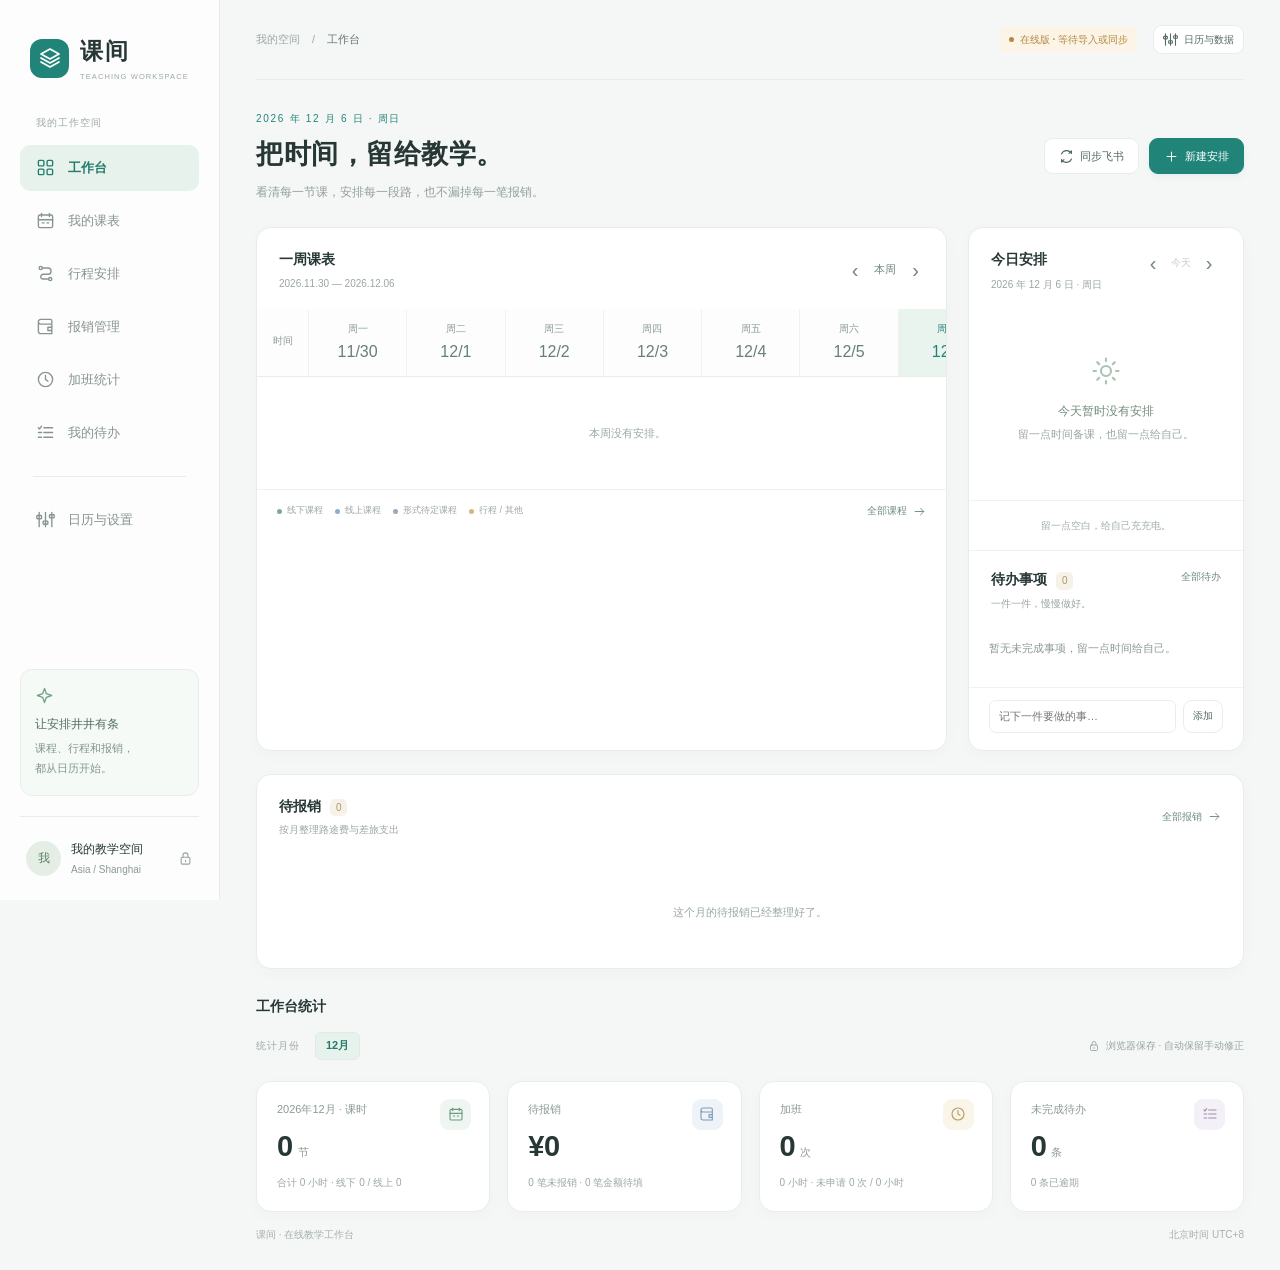
==== commit ff5ee759: "Count 1v1 calendar events as lessons" ====
--- a/workbench.html
+++ b/workbench.html
@@ -230,6 +230,7 @@
 .kk-main[data-current-view]:not([data-current-view="overview"]) #metrics{display:none}
 
 .kk-ct-event.other{background:#fbf4e7;color:#ae905a;border-left-color:#d2b87c}
+.kk-ct-event.pending-mode{background:#eef0f3;color:#566374;border-left-color:#9aa9bb}.kk-legend i.pending-mode{background:#9aa9bb}
 .kk-overview-calendar{min-width:740px}.kk-overview-calendar .kk-ct-event strong{font-size:10px}
 .kk-bottom-stats{margin-top:27px}.kk-bottom-stats>h2{font-size:14px;font-weight:600;margin-bottom:15px}
 .kk-bottom-stats .grid4{margin-bottom:6px}.tbl td.kk-ot-title{min-width:200px;max-width:360px;white-space:normal}
@@ -291,6 +292,16 @@
  .kk-period>div{flex-direction:row;align-items:center;width:100%;min-width:0;gap:10px}.kk-period .months{flex:1;min-width:0}.kk-period .kk-caption{white-space:nowrap}.kk-period>.kk-local{display:none}
  .card-h>h3{order:0;flex:1}.card-h>.right{order:1}.card-h>.hint{order:2;flex-basis:100%;font-weight:400}.card-h{align-items:center;padding:13px 14px}.card-h .btn{padding:8px 10px}
 }
+.kk-task-remote{cursor:default;align-items:center}.kk-task-link{color:var(--accent);flex:none;font-size:11px;padding:8px 0;text-decoration:underline;text-underline-offset:3px}@media(max-width:760px){.kk-task-link{font-size:12px;display:inline-flex;min-height:44px;align-items:center}}
+.kk-task-check-row{display:flex;align-items:flex-start;min-width:0;flex:1;gap:inherit;cursor:pointer}
+.kk-task-check-row>span{min-width:0;overflow-wrap:anywhere}
+.todo .kk-task-check-row input{appearance:auto;width:16px;height:16px;margin:2px 0 0;flex:none;accent-color:var(--accent);cursor:pointer}
+@media(max-width:760px){.todo .kk-task-check-row input{width:20px;height:20px}}
+.kk-timeline.is-ended{display:flex;align-items:center;gap:9px;min-height:32px;padding:4px 0 4px 18px;grid-column:1/-1}
+.kk-timeline.is-ended:before{top:50%;transform:translateY(-50%);background:#b2c2b7;box-shadow:0 0 0 1px #b2c2b7}
+.kk-timeline.is-ended time{flex:none;margin:0;white-space:nowrap}
+.kk-timeline.is-ended strong{min-width:0;overflow:hidden;text-overflow:ellipsis;white-space:nowrap}
+@media(max-width:760px){.kk-timeline.is-ended{min-height:40px}.kk-timeline.is-ended strong{font-size:13px}}
 </style>
 </head>
 <body>
@@ -313,7 +324,7 @@
   <section class="kk-heading"><div><div class="kk-eyebrow" id="kk-date"></div><h1 id="kk-title">把时间，留给教学。<span>·</span></h1><p id="kk-subtitle">看清每一节课，安排每一段路，也不漏掉每一笔报销。</p></div><div class="kk-heading-actions"><button class="btn" id="kk-sync"><svg class="kk-icon" viewBox="0 0 24 24" fill="none" stroke="currentColor" stroke-width="1.7" stroke-linecap="round" stroke-linejoin="round" aria-hidden="true"><path d="M20 7V3l-4 4m4 0A9 9 0 0 0 4 8m0 9v4l4-4m-4 0a9 9 0 0 0 16-1"/></svg>同步飞书</button><button class="btn primary" id="btn-add"><svg class="kk-icon" viewBox="0 0 24 24" fill="none" stroke="currentColor" stroke-width="1.7" stroke-linecap="round" stroke-linejoin="round" aria-hidden="true"><path d="M12 5v14M5 12h14"/></svg>新建安排</button></div></section>
   <div class="kk-period"><div><span class="kk-caption">统计月份</span><div class="months" id="month-bar"></div></div><span class="kk-local"><svg class="kk-icon" viewBox="0 0 24 24" fill="none" stroke="currentColor" stroke-width="1.7" stroke-linecap="round" stroke-linejoin="round" aria-hidden="true"><rect x="5" y="10" width="14" height="11" rx="2"/><path d="M8 10V7a4 4 0 0 1 8 0v3m-4 5v2"/></svg>浏览器保存 · 自动保留手动修正</span></div>
   <section id="kk-overview" data-page="overview">
-    <div class="kk-dashboard"><section class="card kk-calendar"><div class="kk-panel-head"><div><h2>一周课表</h2><p id="kk-week-label"></p></div><div class="kk-week-nav"><button data-week="-1" aria-label="上一周">‹</button><button data-week="today">本周</button><button data-week="1" aria-label="下一周">›</button></div></div><div class="kk-course-scroll"><div id="kk-week" class="kk-course-calendar kk-overview-calendar"></div></div><div class="kk-panel-foot"><div class="kk-legend"><span><i></i>线下课程</span><span><i class="online"></i>线上课程</span><span><i class="other"></i>行程 / 其他</span></div><button class="kk-link" data-view="courses">全部课程 <svg class="kk-icon" viewBox="0 0 24 24" fill="none" stroke="currentColor" stroke-width="1.7" stroke-linecap="round" stroke-linejoin="round" aria-hidden="true"><path d="M4 12h16m-6-6 6 6-6 6"/></svg></button></div></section>
+    <div class="kk-dashboard"><section class="card kk-calendar"><div class="kk-panel-head"><div><h2>一周课表</h2><p id="kk-week-label"></p></div><div class="kk-week-nav"><button data-week="-1" aria-label="上一周">‹</button><button data-week="today">本周</button><button data-week="1" aria-label="下一周">›</button></div></div><div class="kk-course-scroll"><div id="kk-week" class="kk-course-calendar kk-overview-calendar"></div></div><div class="kk-panel-foot"><div class="kk-legend"><span><i></i>线下课程</span><span><i class="online"></i>线上课程</span><span><i class="pending-mode"></i>形式待定课程</span><span><i class="other"></i>行程 / 其他</span></div><button class="kk-link" data-view="courses">全部课程 <svg class="kk-icon" viewBox="0 0 24 24" fill="none" stroke="currentColor" stroke-width="1.7" stroke-linecap="round" stroke-linejoin="round" aria-hidden="true"><path d="M4 12h16m-6-6 6 6-6 6"/></svg></button></div></section>
     <section class="card kk-today"><div class="kk-panel-head kk-daily-head"><div><h2 id="kk-day-heading">今日安排</h2><p id="kk-today-label"></p></div><nav class="kk-week-nav kk-day-nav" aria-label="切换每日安排"><button data-day="-1" aria-label="查看前一天安排" title="前一天">‹</button><button data-day="today" aria-label="返回今日安排">今天</button><button data-day="1" aria-label="查看后一天安排" title="后一天">›</button></nav></div><div id="kk-today"></div><div class="kk-today-foot">留一点空白，给自己充充电。</div>
       <section class="kk-dashboard-todos" aria-labelledby="kk-todo-heading">
         <div class="kk-panel-head"><div><h2 id="kk-todo-heading">待办事项 <span class="kk-count" id="kk-todo-count">0</span></h2><p id="kk-todo-hint">一件一件，慢慢做好。</p></div><button class="kk-link" data-view="todos">全部待办</button></div>
@@ -489,12 +500,15 @@
 const esc = s => String(s == null ? "" : s).replace(/[&<>"]/g, c => ({ "&": "&amp;", "<": "&lt;", ">": "&gt;", '"': "&quot;" }[c]));
 
 /* ========== 状态存取 ========== */
-const blank = () => ({ settings: null, events: null, todos: null, fix: {}, added: [], extra: [], money: {}, overtime: {}, routes: [], savedAt: null });
+const blank = () => ({ settings: null, events: null, todos: null, feishuTodoDone: {}, fix: {}, added: [], extra: [], money: {}, overtime: {}, routes: [], savedAt: null });
+const normalizeFeishuTodoDone = value => Object.fromEntries(Object.entries(value || {}).filter(([id, done]) =>
+  done === true && /^feishu-task:[a-f0-9-]{36}$/.test(id)));
 let S = blank();
 try {
   const raw = localStorage.getItem(KEY);
   if (raw) S = Object.assign(blank(), JSON.parse(raw));
 } catch (e) { /* 忽略损坏的本地数据 */ }
+S.feishuTodoDone = normalizeFeishuTodoDone(S.feishuTodoDone);
 S.fix = S.fix || {}; S.added = S.added || []; S.extra = S.extra || []; S.money = S.money || {}; S.overtime = S.overtime || {}; S.routes = Array.isArray(S.routes) ? S.routes : [];
 // 首次使用同步数据：清掉示例数据时代的本地待办/覆盖
 if (CAL) {
@@ -662,7 +676,7 @@
 const courseTitle = i => i.patch.title || i.ev.title || courseOf(i)?.name || "未命名课程";
 const locationOf = i => i.venue || i.ev.location || '';
 
-/* ========== 课程分类（固定 6 类） ========== */
+/* ========== 课程分类 ========== */
 let COURSES = [];
 const COURSE_BY_ID = Object.create(null);
 function refreshCourseRoster(){
@@ -674,7 +688,9 @@
   Object.keys(COURSE_BY_ID).forEach(k=>delete COURSE_BY_ID[k]);COURSES.forEach(c=>COURSE_BY_ID[c.id]=c);
 }
 refreshCourseRoster();
-const MODE_LABEL = { offline: "线下", online: "线上", "": "待归类" };
+const MODE_LABEL = { offline: "线下", online: "线上", "": "形式待定" };
+const ONE_ON_ONE = { id: "one-on-one", name: "1v1", mode: "", color: "#7b8794" };
+const ONE_ON_ONE_TITLE = /(?:^|[^0-9])1\s*v\s*1(?![0-9])/i;
 const courseById = id => COURSE_BY_ID[id] || null;
 
 const SUBJECTS = ["力学进阶", "竞赛专题", "电磁学答疑", "实验课", "物理", "数学", "语文", "英语", "化学", "生物", "历史", "地理", "政治", "班会", "自习"];
@@ -690,10 +706,11 @@
   if (ev.courseId && courseById(ev.courseId)) return withMode(courseById(ev.courseId), t);
 
   const clean = t.replace(/【[^】]*】/g, "");
+  const oneOnOne = ONE_ON_ONE_TITLE.test(t.normalize("NFKC"));
+  if (!oneOnOne && NOT_CLASS.test(t)) return null;
   const hit = COURSES.find(c => c.keys.some(k => clean.includes(k)));
-  if (hit && !NOT_CLASS.test(t)) return withMode(hit, t);
-
-  if (NOT_CLASS.test(t)) return null;
+  if (hit || oneOnOne) return withMode(hit || ONE_ON_ONE, t);
+
   const subj = SUBJECTS.find(s => t.includes(s));
   const classSignal = /班|课|授课|教学|1v\d|伴行|交付|答疑|辅导|培优|竞赛|专题/.test(t);
   const looks = classSignal && (/线下|线上/.test(t) || subj || /伴行/.test(t));
@@ -893,22 +910,28 @@
     `<button class="mchip ${m === curMonth ? "on" : ""}" data-m="${m}">${monthLabel(m)}</button>`).join("");
 }
 
+function courseModeSummary(courses) {
+  const offline = courses.filter(({co}) => co.mode === "offline").length;
+  const online = courses.filter(({co}) => co.mode === "online").length;
+  const pending = courses.length - offline - online;
+  return `线下 ${offline} / 线上 ${online}${pending ? ` / 形式待定 ${pending}` : ''}`;
+}
+
 function renderMetrics() {
   const cs = courseInstances().filter(x => inMonth(x.i.start, curMonth));
-  const off = cs.filter(x => x.co.mode === "offline").length;
   const mrows = moneyRows(curMonth);
   const due = mrows.filter(r => !r.reimbursed);
   const ots = otRows(curMonth);
   const wk = ots.filter(r => r.type === "周末").length, hd = ots.length - wk;
   const hrs = Math.round(ots.reduce((a, b) => a + b.hours, 0) * 10) / 10;
-  const openTodos = rawTodos().filter(t => !t.done);
+  const openTodos = allTodos().filter(t => !t.done);
   const now = new Date();
 
   $("#metrics").innerHTML = `
     <div class="metric hl">
       <div class="k">${monthTitle(curMonth)} · 课时</div>
       <div class="v num">${cs.length}<small>节</small></div>
-      <div class="f">合计 ${durationText(totalMinutes(cs))} · 线下 ${off} / 线上 ${cs.length-off}</div>
+      <div class="f">合计 ${durationText(totalMinutes(cs))} · ${courseModeSummary(cs)}</div>
     </div>
     <div class="metric">
       <div class="k">待报销</div>
@@ -923,14 +946,14 @@
     <div class="metric">
       <div class="k">未完成待办</div>
       <div class="v num">${openTodos.length}<small>条</small></div>
-      <div class="f">${openTodos.filter(t => t.due && new Date(t.due + "T23:59:59") < now).length} 条已逾期</div>
+      <div class="f">${openTodos.filter(t => todoDeadline(t) < now).length} 条已逾期</div>
     </div>`;
 }
 
 function renderCourse() {
   const cs=courseInstances().filter(x=>inMonth(x.i.start,curMonth));
-  const minutes=totalMinutes(cs),off=cs.filter(x=>x.co.mode==='offline').length;
-  $('#c-hint').textContent=`${monthTitle(curMonth)} · ${cs.length} 节 · ${durationText(minutes)}（线下 ${off} / 线上 ${cs.length-off}）`;
+  const minutes=totalMinutes(cs);
+  $('#c-hint').textContent=`${monthTitle(curMonth)} · ${cs.length} 节 · ${durationText(minutes)}（${courseModeSummary(cs)}）`;
   $('#kk-course-week-label').textContent=weekLabel(kkCourseWeek);
   const week=weekItems(courseInstances().map(x=>x.i),kkCourseWeek);
   $('#kk-course-calendar').innerHTML=responsiveWeekGrid(week,kkCourseWeek,'courses');
@@ -998,7 +1021,7 @@
     const day=week.filter(i=>i.start<next&&i.end>date).map(i=>({i,co:courseOf(i),from:Math.max(date.getTime(),i.start.getTime()),to:Math.min(next.getTime(),i.end.getTime())}));
     return `<div class="kk-ct-day" style="height:${height}px">${lines}${layoutCourses(day).map(({i,co,from,to,lane,lanes})=>{
       const top=position((from-date.getTime())/60000),bottom=position((to-date.getTime())/60000);
-      const style=co?co.mode==='online'?'online':'':'other';
+      const style = co ? (co.mode === 'offline' ? '' : co.mode || 'pending-mode') : 'other';
       const title=i.patch.title||i.ev.title||'未命名安排',venue=locationOf(i);
       return `<button class="kk-ct-event ${style}" data-kk-edit="${esc(i.sid)}" style="top:${top}px;height:${Math.max(12,bottom-top-4)}px;left:calc(${lane/lanes*100}% + 3px);width:calc(${100/lanes}% - 6px)" title="${esc(title)} · ${hm(i.start)}–${hm(i.end)}${venue?' · '+esc(venue):''}"><small>${hm(i.start)}–${hm(i.end)}</small><strong>${esc(title)}</strong><small>${co?hoursFromMinutes(minutesOf(i))+' 小时 · '+esc(MODE_LABEL[co.mode]||'待归类'):esc(venue||'行程 / 其他')}</small></button>`;
     }).join('')}</div>`;
@@ -1085,35 +1108,62 @@
   kkLabelTable($('#o-table'));
 }
 
+function feishuTodoCheckbox(todo) {
+  const action = todo.done ? '恢复待办' : '完成待办';
+  return `<input type="checkbox" data-todo-toggle="${esc(todo.id)}" ${todo.done ? 'checked' : ''} aria-label="${action}：${esc(todo.title)}">`;
+}
+
 function kkRenderTodo() {
   const now=new Date();
-  const pending=rawTodos().filter(t=>!t.done).slice().sort((a,b)=>String(a.due||"9999").localeCompare(String(b.due||"9999")));
+  const pending=allTodos().filter(t=>!t.done).sort((a,b)=>todoDeadline(a)-todoDeadline(b));
   $('#kk-todo-count').textContent=pending.length;
-  $('#kk-todo-hint').textContent=pending.length?'按截止时间排列 · 勾选即可完成':'一件一件，慢慢做好。';
+  $('#kk-todo-hint').textContent=pending.length?'按截止时间排列 · 勾选完成':'一件一件，慢慢做好。';
   $('#kk-todo-list').innerHTML=pending.length?pending.slice(0,5).map(t=>{
-    const overdue=t.due&&new Date(t.due+'T23:59:59')<now;
+    const overdue=todoDeadline(t)<now;
+    if (isFeishuTodo(t)) {
+      return `<div class="kk-todo-item kk-task-remote ${overdue?'overdue':''}">
+        <label class="kk-task-check-row">${feishuTodoCheckbox(t)}<span>
+          <strong>${esc(t.title)}</strong>
+          <small>飞书任务${t.due?` · <span class="kk-todo-due">${overdue?'已逾期 · ':''}截止 ${todoDueText(t)}</span>`:''}</small>
+        </span></label>${feishuTodoLink(t)}
+      </div>`;
+    }
     return `<label class="kk-todo-item ${overdue?'overdue':''}"><input type="checkbox" data-todo-toggle="${esc(t.id)}" aria-label="完成：${esc(t.title)}"><span><strong>${esc(t.title)}</strong>${t.due?`<small class="kk-todo-due">${overdue?'已逾期 · ':''}截止 ${esc(t.due)}</small>`:''}${t.src?`<small>来自 ${esc(t.src)}</small>`:''}</span></label>`;
   }).join(''):'<div class="kk-todo-empty">暂无未完成事项，留一点时间给自己。</div>';
   if(pending.length>5)$('#kk-todo-hint').textContent=`还有 ${pending.length} 条未完成 · 这里显示前 5 条`;
 }
 function toggleTodo(id) {
-  const todo=rawTodos().find(t=>t.id===id);
-  if(!todo)return;
-  todo.done=!todo.done;save();renderTodo();renderMetrics();
+  const todo = rawTodos().find(t => t.id === id);
+  if (todo) {
+    todo.done = !todo.done;
+  } else {
+    if (!feishuTodos().some(t => t.id === id)) return;
+    if (S.feishuTodoDone[id]) delete S.feishuTodoDone[id];
+    else S.feishuTodoDone[id] = true;
+  }
+  save(); renderTodo(); renderMetrics();
 }
 
 function renderTodo() {
   kkRenderTodo();
-  const list = rawTodos().slice();
+  const list = allTodos();
   const open = list.filter(t => !t.done);
   $("#td-hint").textContent = `${open.length} 条未完成 / 共 ${list.length} 条`;
   $("#td-hide").textContent = hideDone ? "显示已完成" : "隐藏已完成";
   const now = new Date();
   const show = list.filter(t => hideDone ? !t.done : true)
-    .sort((a, b) => (a.done ? 1 : 0) - (b.done ? 1 : 0) || String(a.due || "9999").localeCompare(String(b.due || "9999")));
+    .sort((a, b) => (a.done ? 1 : 0) - (b.done ? 1 : 0) || todoDeadline(a)-todoDeadline(b));
 
   $("#td-list").innerHTML = show.length ? show.map(t => {
-    const over = !t.done && t.due && new Date(t.due + "T23:59:59") < now;
+    const over = !t.done && todoDeadline(t) < now;
+    if (isFeishuTodo(t)) {
+      return `<div class="todo kk-task-remote ${t.done?'done':''} ${over?'overdue':''}">
+        <label class="kk-task-check-row">${feishuTodoCheckbox(t)}<span class="tx">
+          <b>${esc(t.title)}</b>
+          <span>飞书任务${t.due?` · ${over?'已逾期 · ':''}截止 ${todoDueText(t)}`:''}</span>
+        </span></label>${feishuTodoLink(t)}
+      </div>`;
+    }
     return `<div class="todo ${t.done ? "done" : ""} ${over ? "overdue" : ""}" data-id="${esc(t.id)}">
       <button class="cb" data-toggle="${esc(t.id)}"><svg><use href="#i-check"/></svg></button>
       <div class="tx">
@@ -1150,6 +1200,7 @@
 let kkCourseWeek = sow(new Date());
 let kkAgendaWeek = sow(new Date());
 let kkDayOffset = 0;
+let kkDayUpdateTimer;
 const kkViews = {
   overview:['工作台','把时间，留给教学。','看清每一节课，安排每一段路，也不漏掉每一笔报销。'],
   courses:['我的课表','每一节课，都心中有数。','点击课程可修正标题、分类与时间，或隐藏已取消的课。'],
@@ -1181,14 +1232,36 @@
   if(previousView!==view&&window.matchMedia?.('(max-width:760px)').matches)window.scrollTo(0,0);
 }
 function kkRenderDay() {
-  const now=new Date(),date=addDays(d0(now),kkDayOffset);
-  const title=kkDayOffset===0?'今日安排':kkDayOffset===1?'明日安排':kkDayOffset===-1?'昨日安排':`${date.getMonth()+1}月${date.getDate()}日安排`;
-  $('#kk-day-heading').textContent=title;
-  $('#kk-today-label').textContent=`${date.getFullYear()} 年 ${date.getMonth()+1} 月 ${date.getDate()} 日 · ${WD[(date.getDay()+6)%7]}`;
-  $('[data-day="today"]').disabled=kkDayOffset===0;
-  const dayItems=instances().filter(i=>i.start<addDays(date,1)&&i.end>date);
-  const empty=kkDayOffset===0?'今天':kkDayOffset===1?'明天':kkDayOffset===-1?'昨天':'这一天';
-  $('#kk-today').innerHTML=dayItems.length?dayItems.map(i=>`<button class="kk-timeline" data-kk-edit="${esc(i.sid)}"><time>${hm(i.start)}–${hm(i.end)}${kkDayOffset===0?(i.end<=now?' · 已结束':i.start<=now?' · 进行中':''):''}</time><strong>${esc(i.patch.title||i.ev.title||'未命名安排')}</strong><small>${esc(locationOf(i)||(courseOf(i)?.mode==='online'?'线上授课':'未填写地点'))}</small></button>`).join(''):`<div class="kk-empty">${kkSvg('sun')}<strong>${empty}暂时没有安排</strong>留一点时间备课，也留一点给自己。</div>`;
+  const now = new Date(), today = d0(now), date = addDays(today, kkDayOffset);
+  const isToday = kkDayOffset === 0;
+  const heading = isToday ? '今日安排' : kkDayOffset === 1 ? '明日安排' : kkDayOffset === -1 ? '昨日安排' : `${date.getMonth()+1}月${date.getDate()}日安排`;
+  $('#kk-day-heading').textContent = heading;
+  $('#kk-today-label').textContent = `${date.getFullYear()} 年 ${date.getMonth()+1} 月 ${date.getDate()} 日 · ${WD[(date.getDay()+6)%7]}`;
+  $('[data-day="today"]').disabled = isToday;
+  const dateEnd = addDays(date, 1);
+  const dayItems = instances().filter(i => i.start < dateEnd && i.end > date);
+  const empty = isToday ? '今天' : kkDayOffset === 1 ? '明天' : kkDayOffset === -1 ? '昨天' : '这一天';
+  $('#kk-today').innerHTML = dayItems.length ? dayItems.map(i => {
+    const time = `${hm(i.start)}–${hm(i.end)}`;
+    const title = esc(i.patch.title || i.ev.title || '未命名安排');
+    const id = esc(i.sid);
+    if (isToday && i.end <= now) {
+      return `<button type="button" class="kk-timeline is-ended" data-kk-edit="${id}" title="${time} · ${title} · 已结束"><time>${time}</time><strong>${title}</strong></button>`;
+    }
+    const status = isToday && i.start <= now ? ' · 进行中' : '';
+    const venue = esc(locationOf(i) || (courseOf(i)?.mode === 'online' ? '线上授课' : '未填写地点'));
+    return `<button type="button" class="kk-timeline" data-kk-edit="${id}"><time>${time}${status}</time><strong>${title}</strong><small>${venue}</small></button>`;
+  }).join('') : `<div class="kk-empty">${kkSvg('sun')}<strong>${empty}暂时没有安排</strong>留一点时间备课，也留一点给自己。</div>`;
+
+  let nextUpdate = +addDays(today, 1);
+  if (isToday) {
+    for (const { start, end } of dayItems) {
+      if (start > now) nextUpdate = Math.min(nextUpdate, +start);
+      if (end > now) nextUpdate = Math.min(nextUpdate, +end);
+    }
+  }
+  clearTimeout(kkDayUpdateTimer);
+  kkDayUpdateTimer = setTimeout(kkRenderDay, Math.max(1, nextUpdate - Date.now()));
 }
 function kkRenderDashboard() {
   const now = new Date(), all = instances();
@@ -1208,6 +1281,9 @@
   kkLabelTable($('#kk-expenses-preview table')); 
 }
 function kkBind() {
+  document.addEventListener('visibilitychange', () => {
+    if (!document.hidden) kkRenderDay();
+  });
   document.addEventListener('click',e=>{
     const calendarMode=e.target.closest('[data-calendar-mode]'),calendarDay=e.target.closest('[data-calendar-day]');
     if(calendarMode||calendarDay){
@@ -1387,10 +1463,12 @@
 
 /* ========== 待办 ========== */
 function bindTodo() {
-  $('#kk-todo-list').addEventListener('change',e=>{
-    const input=e.target.closest('[data-todo-toggle]');
-    if(input)toggleTodo(input.dataset.todoToggle);
-  });
+  for (const list of ['#kk-todo-list', '#td-list']) {
+    $(list).addEventListener('change', e => {
+      const input = e.target.closest('[data-todo-toggle]');
+      if (input) toggleTodo(input.dataset.todoToggle);
+    });
+  }
   $('#kk-todo-add').addEventListener('submit',e=>{
     e.preventDefault();const input=$('#kk-todo-title'),title=input.value.trim();
     if(!title)return;
@@ -1502,7 +1580,8 @@
   $("#exp-json").addEventListener("click", () => {
     download("工作台备份_" + key(new Date()) + ".json", JSON.stringify({
       settings: Object.assign({},settings(),{courseRoster:COURSES}), events: rawEvents().filter(e=>!e.manual), todos: rawTodos(),
-      fix: S.fix, added: S.added, extra: S.extra, money: S.money, overtime: S.overtime, routes: S.routes, feishu: S.feishu
+      fix: S.fix, added: S.added, extra: S.extra, money: S.money, overtime: S.overtime, routes: S.routes, feishu: S.feishu,
+      feishuTodoDone: S.feishuTodoDone
     }, null, 2));
     toast("备份已下载");
   });
@@ -1611,6 +1690,7 @@
   if (obj.feishu && Number.isFinite(Date.parse(obj.feishu.syncedAt))) S.feishu=obj.feishu;
   if (obj.settings) S.settings = Object.assign({}, obj.settings, { termStart: obj.settings.termStart || (RAW.settings || {}).termStart });
   if (obj.todos) S.todos = obj.todos;
+  if (obj.feishuTodoDone) S.feishuTodoDone = normalizeFeishuTodoDone(obj.feishuTodoDone);
   if (obj.fix) S.fix = obj.fix;
   if (obj.added) S.added = obj.added;
   if (obj.extra) S.extra = obj.extra;
@@ -1636,7 +1716,19 @@
 function stateToFile() {}
 const pushFiles=stateToFile;
 const CLOUD_KEY='kejian.feishu.passphrase.v1';
-let cloudBusy=false,cloudError='';
+let cloudBusy=false,cloudError='',taskError='';
+const feishuTodos=()=>S.feishuTasks?.items||[];
+const allTodos = () => rawTodos().concat(feishuTodos().map(todo =>
+  S.feishuTodoDone?.[todo.id] ? { ...todo, done: true } : todo));
+const isFeishuTodo=t=>t.source==='feishu-task';
+const todoDeadline=t=>t.dueAt??(t.due?new Date(t.due+'T23:59:59').getTime():Infinity);
+const todoTime=new Intl.DateTimeFormat('zh-CN',{timeZone:'Asia/Shanghai',hour:'2-digit',minute:'2-digit',hour12:false});
+function todoDueText(todo){
+  return esc(todo.due)+(todo.dueAt!==null&&todo.dueAt!==undefined?' '+todoTime.format(todo.dueAt):'');
+}
+function feishuTodoLink(todo){
+  return `<a class="kk-task-link" href="https://applink.feishu.cn/client/todo/detail?guid=${encodeURIComponent(todo.guid)}" target="_blank" rel="noopener noreferrer">在飞书处理 ↗</a>`;
+}
 function cloudPassphrase(){try{return localStorage.getItem(CLOUD_KEY)||sessionStorage.getItem(CLOUD_KEY)||'';}catch(e){return '';}}
 function cloudTime(){return S.feishu&&S.feishu.syncedAt?new Date(S.feishu.syncedAt).toLocaleString('zh-CN',{month:'numeric',day:'numeric',hour:'2-digit',minute:'2-digit',hour12:false}):'';}
 async function autoSync(force){
@@ -1644,13 +1736,18 @@
   const input=$('#cloud-passphrase');
   const phrase=input&&input.value?input.value:cloudPassphrase();
   if(!phrase){if(force){openData();$('#cloud-passphrase').focus();}return;}
-  cloudBusy=true;cloudError='';
+  cloudBusy=true;cloudError='';taskError='';
   $('#sync-text').textContent='正在读取飞书日历…';
   const button=$('#kk-sync');button.disabled=true;
   const inDialog=$('#dlg').open;
   try{
+    const taskRequest=window.KejianCalendar.fetchTasks(phrase).catch(()=>{
+      taskError='暂时无法读取飞书任务，保留上次的待办。';return null;
+    });
     const data=await window.KejianCalendar.fetchSnapshot(phrase);
     S=window.KejianCalendar.merge(S,data);
+    const tasks=await taskRequest;
+    if(tasks&&!(Date.parse(S.feishuTasks?.syncedAt)>Date.parse(tasks.syncedAt)))S.feishuTasks=tasks;
     // Store the decryption phrase only on this device, after it has successfully decrypted a snapshot.
     try{
       if(inDialog&&$('#cloud-remember')?.checked){localStorage.setItem(CLOUD_KEY,phrase);sessionStorage.removeItem(CLOUD_KEY);}
@@ -1658,7 +1755,7 @@
     }catch(e){}
     save();invalidate();render();
     if(inDialog)openData();
-    if(force)toast('飞书日历已更新至 '+cloudTime()+'，手动修正和标记已保留');
+    if(force)toast(taskError||(tasks?'飞书日历与待办已更新':'飞书日历已更新至 '+cloudTime()));
   }catch(error){
     cloudError=error.message||'更新失败，原课表已保留。';
     renderHead();
@@ -1675,6 +1772,7 @@
     <label style="display:block;margin:10px 0;font-size:12px"><input id="cloud-remember" type="checkbox" ${localStorage.getItem(CLOUD_KEY)?'checked':''}> 记住此浏览器，下次自动更新</label>
     <div class="row"><button id="cloud-update" class="btn primary" ${cloudBusy?'disabled':''}>${cloudBusy?'正在更新…':'解锁并更新课表'}</button><button id="cloud-forget" class="btn">忘记本机口令</button></div>
     ${cloudError?'<p role="alert" style="color:var(--warn);margin-top:10px">'+esc(cloudError)+'</p>':''}
+    <p class="muted" style="margin-top:8px">${taskError?esc(taskError):S.feishuTasks?`飞书任务 · ${esc(new Date(S.feishuTasks.syncedAt).toLocaleString('zh-CN'))} · ${feishuTodos().length} 项未完成`:'飞书任务同步尚未连接。'}</p>
     <p class="muted" style="margin-top:10px;line-height:1.7;font-size:11px">日历在浏览器中解密，口令不会发送到网站；报销、调休标记和手动修正保存在当前浏览器。这里读取的是最近一次云端同步结果，不会立即触发 GitHub 任务。</p>
     <details style="margin-top:10px"><summary>首次配置 / 查看同步任务</summary><p class="muted" style="line-height:1.7">在 GitHub 仓库的 Secrets 中配置 FEISHU_CALDAV_USERNAME、FEISHU_CALDAV_PASSWORD 和 CALENDAR_PASSPHRASE。后者请设为至少 16 个字符的独立口令，随后运行一次同步任务。</p><p><a href="https://github.com/zhangning521/zhangning521.github.io/settings/secrets/actions" target="_blank" rel="noopener">配置仓库 Secrets ↗</a> · <a href="https://github.com/zhangning521/zhangning521.github.io/actions/workflows/pages.yml" target="_blank" rel="noopener">查看 / 手动运行同步任务 ↗</a></p></details>`;
   $('#cloud-update').onclick=()=>autoSync(true);
